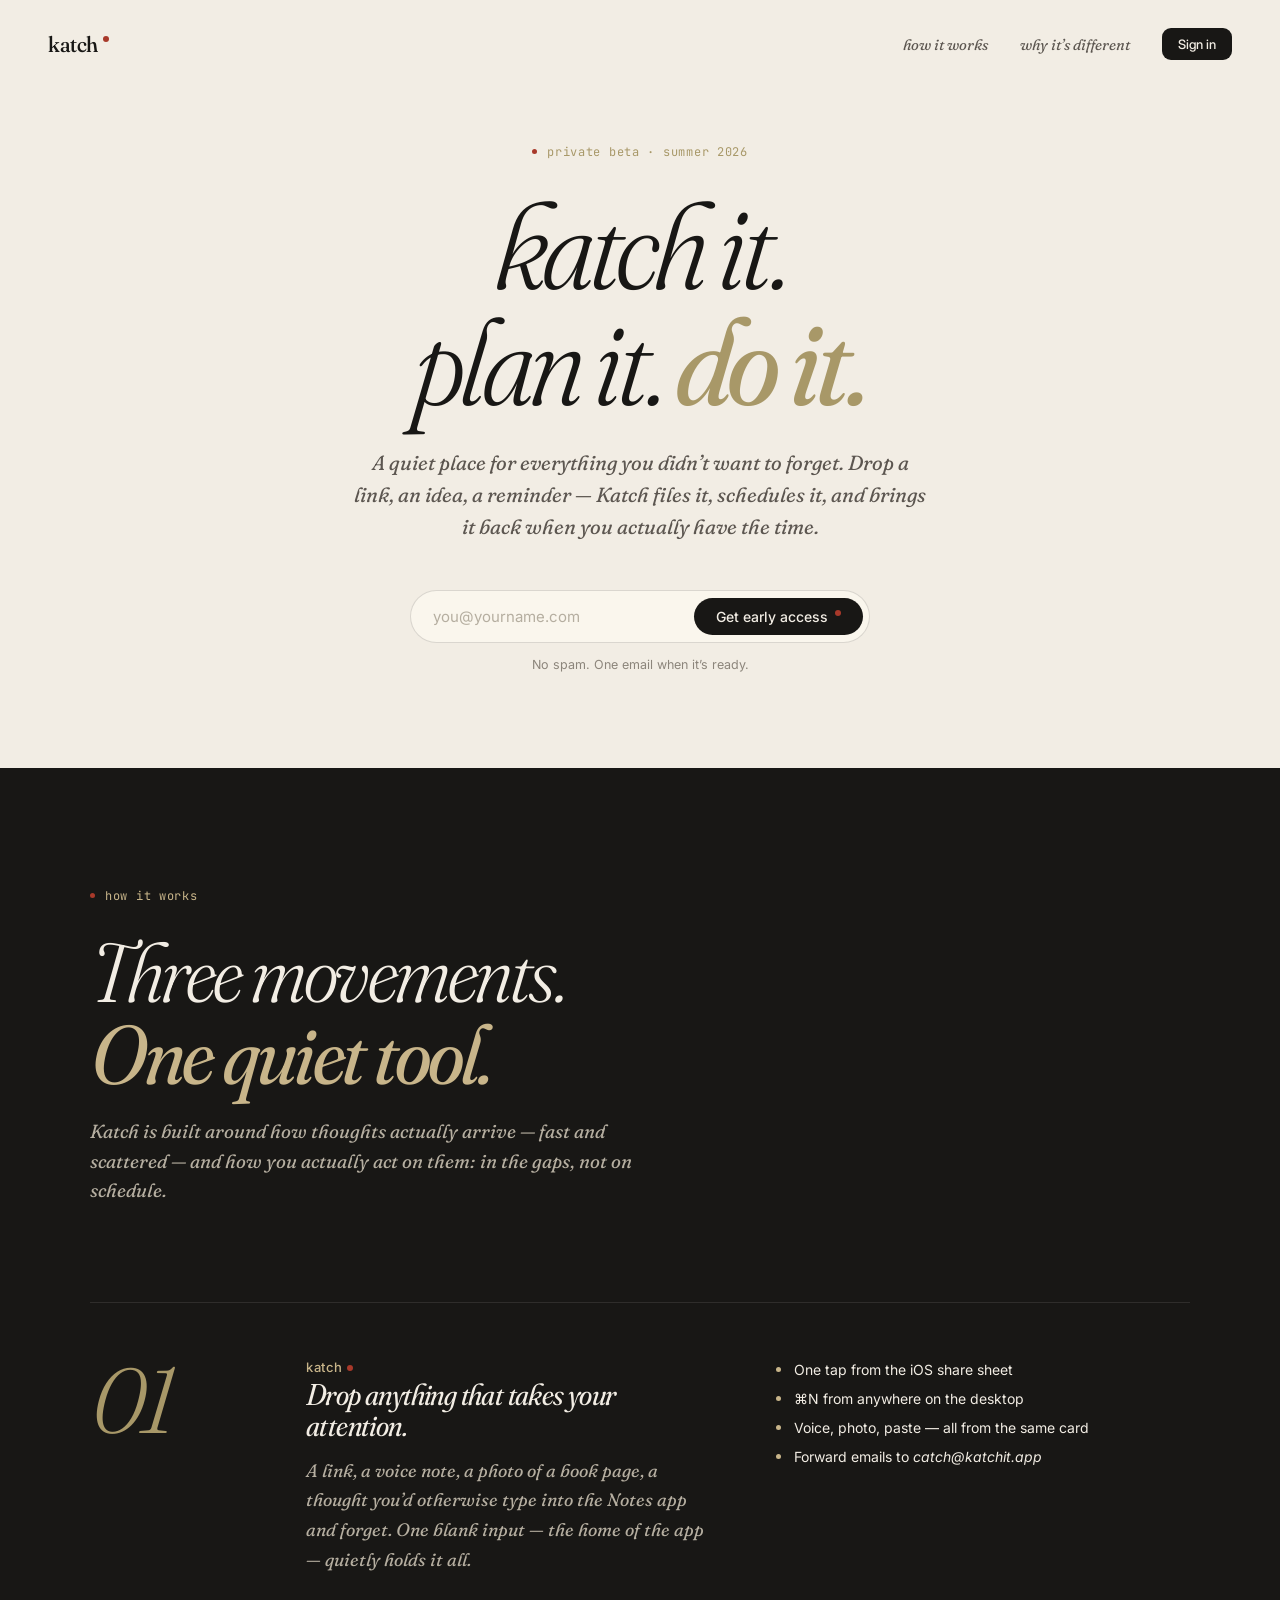
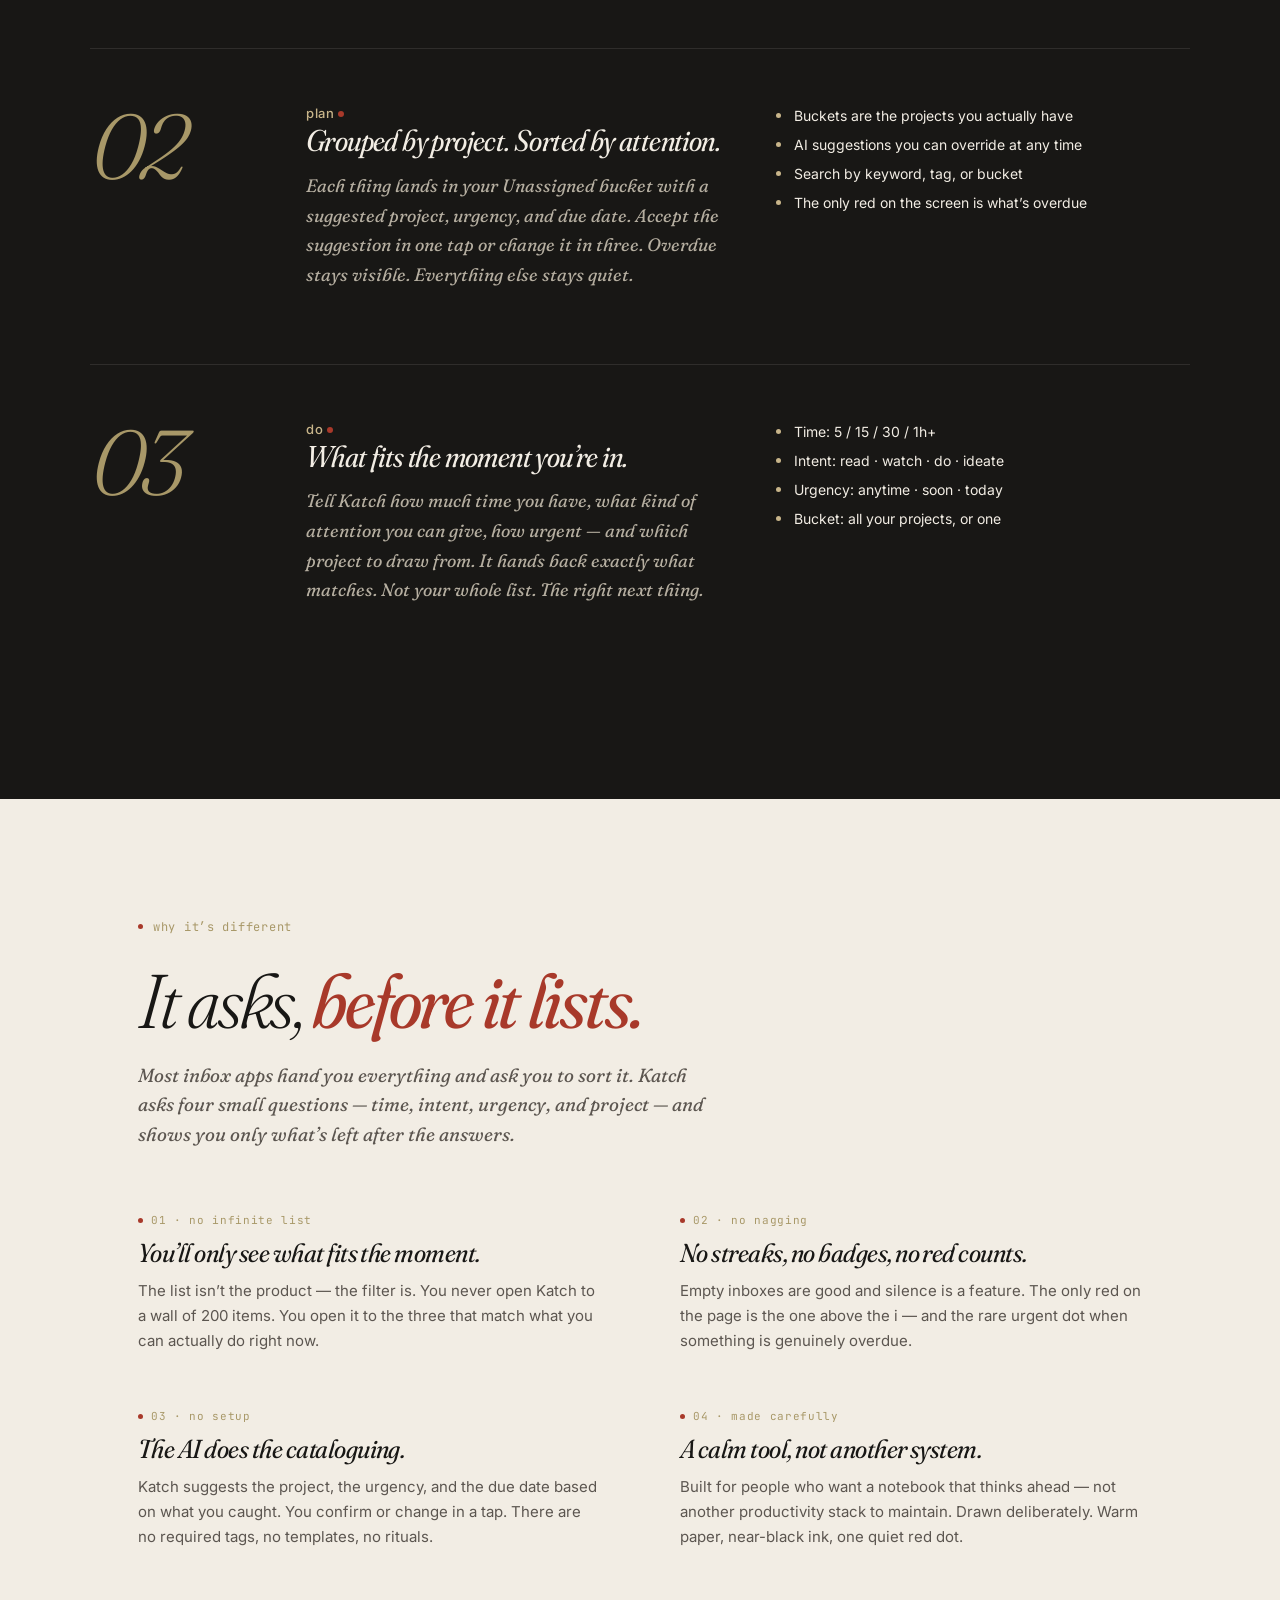
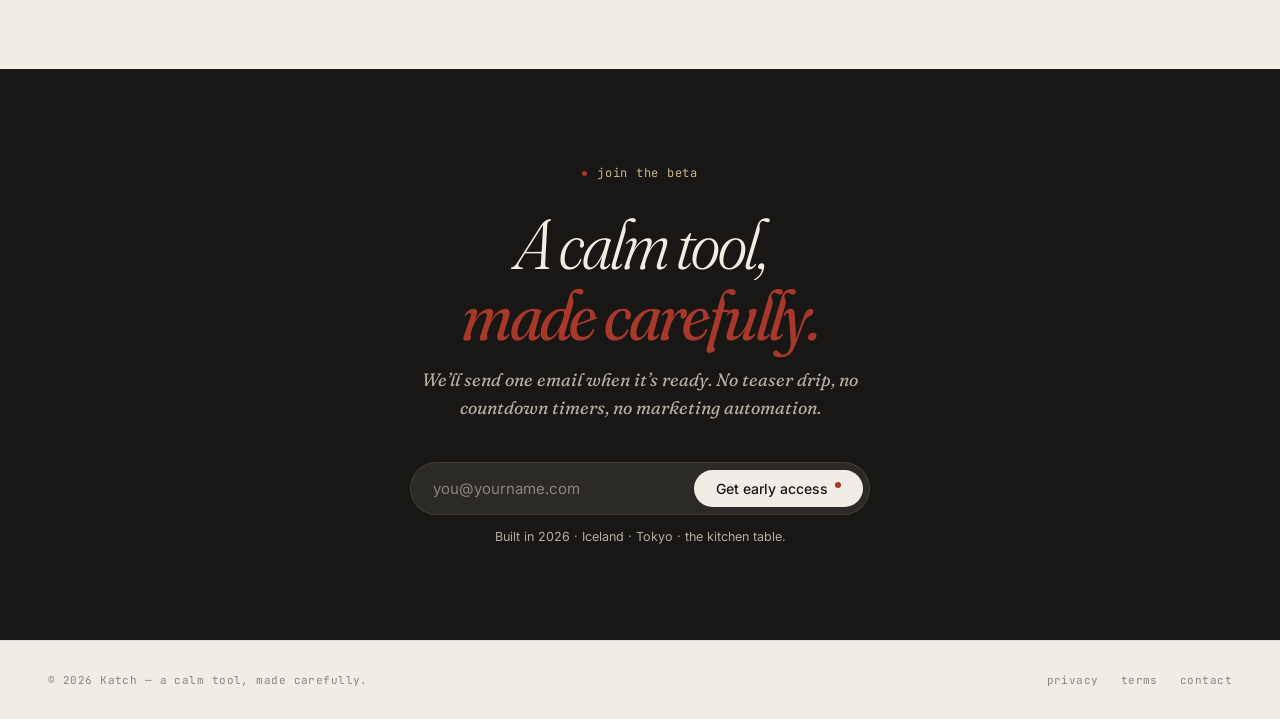
==== index.html @ e1315d8b "Initial landing page Plain static HTML + CSS marketing page for getkatchapp.com. Two early-access fo" ====
<!doctype html>
<html lang="en">
<head>
  <meta charset="utf-8" />
  <meta name="viewport" content="width=device-width,initial-scale=1" />
  <title>Katch — a calm tool, made carefully.</title>
  <meta name="description" content="A quiet place for everything you didn't want to forget. Drop a link, an idea, a reminder — Katch files it, schedules it, and brings it back when you actually have the time." />

  <link rel="icon" type="image/svg+xml" href="/favicon.svg" />
  <link rel="icon" type="image/png" sizes="32x32" href="/favicon.png" />
  <link rel="canonical" href="https://getkatchapp.com/" />

  <meta property="og:type" content="website" />
  <meta property="og:title" content="Katch — a calm tool, made carefully." />
  <meta property="og:description" content="Katch it. Plan it. Do it. A quiet inbox for everything you didn't want to forget." />
  <meta property="og:url" content="https://getkatchapp.com/" />

  <link rel="stylesheet" href="/styles.css" />

  <!-- Form detection: Netlify scrapes a static HTML form at deploy time so
       the runtime form below can POST to it. Hidden from users. -->
  <form name="early-access" netlify hidden>
    <input type="email" name="email" />
  </form>
</head>
<body class="page">

  <nav class="nav">
    <a class="wm" href="#">katch</a>
    <div class="links">
      <a href="#how">how it works</a>
      <a href="#why">why it&rsquo;s different</a>
      <a class="signin" href="https://app.getkatchapp.com/login">Sign in</a>
    </div>
  </nav>

  <section class="hero">
    <div class="eyebrow">private beta &middot; summer 2026</div>
    <h1 class="heroH">katch it.<br />plan it. <span class="em">do it.</span></h1>
    <p class="lead">
      A quiet place for everything you didn&rsquo;t want to forget. Drop a link,
      an idea, a reminder &mdash; Katch files it, schedules it, and brings it
      back when you actually have the time.
    </p>

    <form
      class="signup"
      name="early-access"
      method="POST"
      data-netlify="true"
      netlify-honeypot="bot-field"
      action="/thanks.html"
    >
      <input type="hidden" name="form-name" value="early-access" />
      <p hidden><label>Leave this empty: <input name="bot-field" /></label></p>
      <input type="email" name="email" placeholder="you@yourname.com" required aria-label="Email address" />
      <button type="submit">Get early access</button>
    </form>
    <div class="formNote">No spam. One email when it&rsquo;s ready.</div>
  </section>

  <section class="ink" id="how">
    <div class="inkInner">
      <div class="inkHead">
        <div class="eyebrow onInk">how it works</div>
        <h2 class="inkH2">Three movements. <span class="emHoney">One quiet tool.</span></h2>
        <p class="inkLead">
          Katch is built around how thoughts actually arrive &mdash; fast and
          scattered &mdash; and how you actually act on them: in the gaps, not
          on schedule.
        </p>
      </div>

      <div class="step">
        <div class="stepNum">01</div>
        <div>
          <div class="stepWhat">katch<span class="sealDot"></span></div>
          <h3 class="stepName">Drop anything that takes your attention.</h3>
          <p class="stepBody">A link, a voice note, a photo of a book page, a thought you&rsquo;d otherwise type into the Notes app and forget. One blank input &mdash; the home of the app &mdash; quietly holds it all.</p>
        </div>
        <ul class="stepList">
          <li>One tap from the iOS share sheet</li>
          <li>&#8984;N from anywhere on the desktop</li>
          <li>Voice, photo, paste &mdash; all from the same card</li>
          <li>Forward emails to <em>catch@katchit.app</em></li>
        </ul>
      </div>

      <div class="step">
        <div class="stepNum">02</div>
        <div>
          <div class="stepWhat">plan<span class="sealDot"></span></div>
          <h3 class="stepName">Grouped by project. Sorted by attention.</h3>
          <p class="stepBody">Each thing lands in your <em>Unassigned</em> bucket with a suggested project, urgency, and due date. Accept the suggestion in one tap or change it in three. Overdue stays visible. Everything else stays quiet.</p>
        </div>
        <ul class="stepList">
          <li>Buckets are the projects you actually have</li>
          <li>AI suggestions you can override at any time</li>
          <li>Search by keyword, tag, or bucket</li>
          <li>The only red on the screen is what&rsquo;s overdue</li>
        </ul>
      </div>

      <div class="step">
        <div class="stepNum">03</div>
        <div>
          <div class="stepWhat">do<span class="sealDot"></span></div>
          <h3 class="stepName">What fits the moment you&rsquo;re in.</h3>
          <p class="stepBody">Tell Katch how much time you have, what kind of attention you can give, how urgent &mdash; and which project to draw from. It hands back exactly what matches. Not your whole list. The right next thing.</p>
        </div>
        <ul class="stepList">
          <li>Time: 5 / 15 / 30 / 1h+</li>
          <li>Intent: read &middot; watch &middot; do &middot; ideate</li>
          <li>Urgency: anytime &middot; soon &middot; today</li>
          <li>Bucket: all your projects, or one</li>
        </ul>
      </div>
    </div>
  </section>

  <section class="diff" id="why">
    <div class="diffHead">
      <div class="eyebrow eyebrowHoney">why it&rsquo;s different</div>
      <h2 class="diffH2">It asks, <span class="emSeal">before it lists.</span></h2>
      <p class="diffLead">
        Most inbox apps hand you everything and ask you to sort it. Katch asks
        four small questions &mdash; time, intent, urgency, and project &mdash;
        and shows you only what&rsquo;s left after the answers.
      </p>
    </div>

    <div class="diffGrid">
      <div class="point">
        <div class="pointN">01 &middot; no infinite list</div>
        <h3 class="pointH">You&rsquo;ll only see what fits the moment.</h3>
        <p class="pointP">The list isn&rsquo;t the product &mdash; the filter is. You never open Katch to a wall of 200 items. You open it to the three that match what you can actually do right now.</p>
      </div>
      <div class="point">
        <div class="pointN">02 &middot; no nagging</div>
        <h3 class="pointH">No streaks, no badges, no red counts.</h3>
        <p class="pointP">Empty inboxes are good and silence is a feature. The only red on the page is the one above the i &mdash; and the rare urgent dot when something is genuinely overdue.</p>
      </div>
      <div class="point">
        <div class="pointN">03 &middot; no setup</div>
        <h3 class="pointH">The AI does the cataloguing.</h3>
        <p class="pointP">Katch suggests the project, the urgency, and the due date based on what you caught. You confirm or change in a tap. There are no required tags, no templates, no rituals.</p>
      </div>
      <div class="point">
        <div class="pointN">04 &middot; made carefully</div>
        <h3 class="pointH">A calm tool, not another system.</h3>
        <p class="pointP">Built for people who want a notebook that thinks ahead &mdash; not another productivity stack to maintain. Drawn deliberately. Warm paper, near-black ink, one quiet red dot.</p>
      </div>
    </div>
  </section>

  <section class="cta" id="cta">
    <div class="eyebrow onInk">join the beta</div>
    <h2 class="ctaH2">A calm tool,<br /><span class="emSeal">made carefully.</span></h2>
    <p class="ctaSub">We&rsquo;ll send one email when it&rsquo;s ready. No teaser drip, no countdown timers, no marketing automation.</p>

    <form
      class="signup onInk"
      name="early-access"
      method="POST"
      data-netlify="true"
      netlify-honeypot="bot-field"
      action="/thanks.html"
    >
      <input type="hidden" name="form-name" value="early-access" />
      <p hidden><label>Leave this empty: <input name="bot-field" /></label></p>
      <input type="email" name="email" placeholder="you@yourname.com" required aria-label="Email address" />
      <button type="submit">Get early access</button>
    </form>
    <div class="formNote onInk">Built in 2026 &middot; Iceland &middot; Tokyo &middot; the kitchen table.</div>
  </section>

  <footer class="footer">
    <span>&copy; 2026 Katch &mdash; a calm tool, made carefully.</span>
    <div class="footerRight">
      <a href="#">privacy</a>
      <a href="#">terms</a>
      <a href="#">contact</a>
    </div>
  </footer>

</body>
</html>
---- styles.css ----
@import url('https://fonts.googleapis.com/css2?family=Fraunces:opsz,wght,SOFT@9..144,300..700,0..100&family=Inter:wght@400;500;600&family=JetBrains+Mono:wght@400;500&display=swap');

.page {
  --paper:        #F2EDE4;
  --paper-card:   #FAF6ED;
  --ink:          #181715;
  --ink-2:        #2C2A26;
  --ink-soft:     #5C5650;
  --ink-mute:     #8C857B;
  --ink-faint:    #B5AEA0;
  --honey:        #C8B58A;
  --honey-deep:   #A89868;
  --honey-soft:   #E8DEC5;
  --seal:         #A8392A;
  --line:         rgba(24, 23, 21, 0.08);
  --line-mid:     rgba(24, 23, 21, 0.14);
  --line-on-ink:  rgba(242, 237, 228, 0.10);

  background: var(--paper);
  color: var(--ink);
  font-family: 'Inter', system-ui, sans-serif;
  -webkit-font-smoothing: antialiased;
  margin: 0;
}

.page * { box-sizing: border-box; }

/* NAV */
.nav {
  display: flex; align-items: center; justify-content: space-between;
  padding: 28px 48px;
  max-width: 1320px; margin: 0 auto;
}
.wm {
  font-family: 'Fraunces', Georgia, serif;
  font-size: 22px; font-weight: 500;
  letter-spacing: -0.022em;
  font-variation-settings: "opsz" 80, "SOFT" 40;
  display: inline-flex; align-items: center; gap: 5px;
  line-height: 1; color: var(--ink); text-decoration: none;
}
.wm::after {
  content: ""; display: inline-block;
  width: 6px; height: 6px; border-radius: 50%;
  background: var(--seal);
  margin-bottom: 11px;
}
.links { display: flex; gap: 32px; align-items: center; }
.links a {
  font-family: 'Fraunces', Georgia, serif;
  font-style: italic; font-size: 15px;
  color: var(--ink-soft); text-decoration: none;
  font-variation-settings: "opsz" 36, "SOFT" 60;
}
.links a:hover { color: var(--ink); }
.signin {
  background: var(--ink); color: var(--paper) !important;
  padding: 8px 16px; border-radius: 9px;
  font-family: 'Inter', sans-serif !important;
  font-size: 13px !important; font-weight: 500;
  font-style: normal !important;
}

/* HERO */
.hero {
  padding: 56px 32px 96px;
  text-align: center;
  display: flex; flex-direction: column; align-items: center;
}
.eyebrow {
  font-family: 'JetBrains Mono', monospace;
  font-size: 12px; color: var(--honey-deep);
  letter-spacing: 0.06em;
  margin-bottom: 28px;
}
.eyebrow::before {
  content: ""; display: inline-block;
  width: 5px; height: 5px; border-radius: 50%;
  background: var(--seal);
  margin-right: 10px; margin-bottom: 2px;
  vertical-align: middle;
}
.onInk.eyebrow, .eyebrow.onInk { color: var(--honey); }
.eyebrowHoney { color: var(--honey-deep); }

.heroH {
  font-family: 'Fraunces', Georgia, serif;
  font-style: italic; font-size: clamp(58px, 9.5vw, 130px);
  font-weight: 300;
  font-variation-settings: "opsz" 144, "SOFT" 50;
  letter-spacing: -0.035em;
  line-height: 0.95;
  margin: 0 0 28px;
  max-width: 14ch;
  text-wrap: balance;
}
.em { color: var(--honey-deep); font-weight: 400; }
.emHoney { color: var(--honey); font-weight: 400; }
.emSeal { color: var(--seal); font-weight: 400; }

.lead {
  font-family: 'Fraunces', Georgia, serif;
  font-style: italic;
  font-size: clamp(17px, 1.6vw, 21px);
  line-height: 1.55;
  color: var(--ink-soft);
  max-width: 580px;
  margin: 0 0 48px;
  font-variation-settings: "opsz" 36, "SOFT" 60;
}

/* SIGNUP FORM */
.signup {
  display: flex; gap: 8px;
  background: var(--paper-card);
  border: 1px solid var(--line-mid);
  border-radius: 999px;
  padding: 6px 6px 6px 22px;
  width: 100%; max-width: 460px;
  align-items: center;
  transition: border-color .2s ease, box-shadow .2s ease;
}
.signup:focus-within {
  border-color: var(--ink);
  box-shadow: 0 0 0 4px rgba(24,23,21,0.06);
}
.signup input {
  border: 0; outline: 0; background: transparent;
  flex: 1; min-width: 0;
  font-family: 'Inter', sans-serif;
  font-size: 15px; color: var(--ink);
  padding: 10px 0;
}
.signup input::placeholder { color: var(--ink-faint); }
.signup button {
  background: var(--ink); color: var(--paper);
  border: 0; cursor: pointer;
  padding: 10px 22px;
  border-radius: 999px;
  font-family: 'Inter', sans-serif;
  font-size: 14px; font-weight: 500;
  display: inline-flex; align-items: center; gap: 7px;
  white-space: nowrap;
}
.signup button::after {
  content: ""; display: inline-block;
  width: 6px; height: 6px; border-radius: 50%;
  background: var(--seal);
  margin-bottom: 7px;
}
.signup.onInk {
  background: var(--ink-2);
  border-color: var(--line-on-ink);
}
.signup.onInk input { color: var(--paper); }
.signup.onInk input::placeholder { color: var(--ink-mute); }
.signup.onInk button {
  background: var(--paper); color: var(--ink);
}
.formNote {
  font-family: 'Inter', sans-serif;
  font-size: 12.5px; color: var(--ink-mute);
  margin-top: 14px;
}
.formNote.onInk { color: var(--ink-faint); }

/* INK SECTION */
.ink {
  background: var(--ink); color: var(--paper);
  padding: 120px 48px;
}
.inkInner { max-width: 1100px; margin: 0 auto; }
.inkHead { margin-bottom: 96px; max-width: 720px; }
.inkH2 {
  font-family: 'Fraunces', Georgia, serif;
  font-style: italic; font-weight: 300;
  font-size: clamp(48px, 6.5vw, 84px);
  font-variation-settings: "opsz" 144, "SOFT" 50;
  letter-spacing: -0.03em; line-height: 0.98;
  margin: 0 0 22px; color: var(--paper);
  text-wrap: balance;
}
.inkLead {
  font-family: 'Fraunces', Georgia, serif;
  font-style: italic;
  font-size: 19px; line-height: 1.55;
  color: var(--ink-faint);
  max-width: 560px; margin: 0;
  font-variation-settings: "opsz" 36, "SOFT" 60;
}

.step {
  display: grid;
  grid-template-columns: 160px 1fr 1fr;
  gap: 56px;
  padding: 56px 0;
  border-top: 1px solid var(--line-on-ink);
  align-items: start;
}
.stepNum {
  font-family: 'Fraunces', Georgia, serif;
  font-style: italic; font-weight: 300;
  font-size: 92px; line-height: 0.9;
  color: var(--honey-deep);
  font-variation-settings: "opsz" 144, "SOFT" 50;
  letter-spacing: -0.04em;
}
.stepName {
  font-family: 'Fraunces', Georgia, serif;
  font-style: italic; font-weight: 400;
  font-size: 30px; letter-spacing: -0.02em;
  margin: 0 0 14px; line-height: 1.05;
  font-variation-settings: "opsz" 144, "SOFT" 50;
  color: var(--paper);
}
.stepWhat {
  font-family: 'Inter', sans-serif;
  font-size: 13px; color: var(--honey);
  letter-spacing: 0.04em;
  text-transform: lowercase;
  font-weight: 500;
  margin-bottom: 4px;
}
.sealDot {
  display: inline-block;
  width: 6px; height: 6px; border-radius: 50%;
  background: var(--seal);
  margin-left: 4px; margin-bottom: 1px;
  vertical-align: middle;
}
.stepBody {
  font-family: 'Fraunces', Georgia, serif;
  font-style: italic; font-weight: 400;
  font-size: 18px; line-height: 1.65;
  color: var(--ink-faint);
  margin: 0 0 18px;
  font-variation-settings: "opsz" 36, "SOFT" 60;
}
.stepList {
  list-style: none; padding: 0; margin: 0;
  display: flex; flex-direction: column; gap: 8px;
}
.stepList li {
  font-size: 14px; color: var(--paper);
  padding-left: 18px; position: relative;
  line-height: 1.5;
}
.stepList li::before {
  content: ""; position: absolute;
  left: 0; top: 8px;
  width: 5px; height: 5px; border-radius: 50%;
  background: var(--honey);
}

/* DIFF SECTION */
.diff {
  padding: 120px 48px;
  max-width: 1100px; margin: 0 auto;
}
.diffHead { margin-bottom: 64px; max-width: 720px; }
.diffH2 {
  font-family: 'Fraunces', Georgia, serif;
  font-style: italic; font-weight: 300;
  font-size: clamp(44px, 6vw, 76px);
  font-variation-settings: "opsz" 144, "SOFT" 50;
  letter-spacing: -0.03em; line-height: 1;
  margin: 0 0 22px;
  text-wrap: balance;
}
.diffLead {
  font-family: 'Fraunces', Georgia, serif;
  font-style: italic;
  font-size: 19px; line-height: 1.55;
  color: var(--ink-soft);
  max-width: 580px; margin: 0;
  font-variation-settings: "opsz" 36, "SOFT" 60;
}
.diffGrid {
  display: grid;
  grid-template-columns: 1fr 1fr;
  gap: 56px 80px;
}
.pointN {
  font-family: 'JetBrains Mono', monospace;
  font-size: 11px; color: var(--honey-deep);
  letter-spacing: 0.06em;
  margin-bottom: 12px;
}
.pointN::before {
  content: ""; display: inline-block;
  width: 5px; height: 5px; border-radius: 50%;
  background: var(--seal);
  margin-right: 8px; vertical-align: middle; margin-bottom: 2px;
}
.pointH {
  font-family: 'Fraunces', Georgia, serif;
  font-style: italic; font-weight: 400;
  font-size: 26px; letter-spacing: -0.02em;
  line-height: 1.15;
  margin: 0 0 10px;
  font-variation-settings: "opsz" 80, "SOFT" 40;
}
.pointP {
  font-size: 15px; line-height: 1.65;
  color: var(--ink-soft); margin: 0;
}

/* CTA */
.cta {
  background: var(--ink); color: var(--paper);
  padding: 96px 48px;
  text-align: center;
  display: flex; flex-direction: column; align-items: center;
}
.ctaH2 {
  font-family: 'Fraunces', Georgia, serif;
  font-style: italic; font-weight: 300;
  font-size: clamp(42px, 5.5vw, 72px);
  font-variation-settings: "opsz" 144, "SOFT" 50;
  letter-spacing: -0.03em; line-height: 1;
  margin: 0 0 16px; color: var(--paper);
  text-wrap: balance;
}
.ctaSub {
  font-family: 'Fraunces', Georgia, serif;
  font-style: italic; font-size: 18px;
  color: var(--ink-faint);
  max-width: 480px; margin: 0 0 40px;
  line-height: 1.55;
  font-variation-settings: "opsz" 36, "SOFT" 60;
}

/* FOOTER */
.footer {
  padding: 32px 48px;
  border-top: 1px solid var(--line);
  display: flex; align-items: center; justify-content: space-between;
  font-family: 'JetBrains Mono', monospace;
  font-size: 11px; color: var(--ink-mute);
  letter-spacing: 0.04em;
  max-width: 1320px; margin: 0 auto;
}
.footerRight { display: flex; gap: 22px; }
.footer a { color: var(--ink-mute); text-decoration: none; }
.footer a:hover { color: var(--ink); }

/* THANKS PAGE */
.thanks {
  min-height: 100dvh;
  display: flex; flex-direction: column; align-items: center; justify-content: center;
  padding: 48px 24px; text-align: center;
}
.thanksH {
  font-family: 'Fraunces', Georgia, serif;
  font-style: italic; font-weight: 300;
  font-size: clamp(44px, 7vw, 88px);
  font-variation-settings: "opsz" 144, "SOFT" 50;
  letter-spacing: -0.03em; line-height: 1;
  margin: 0 0 18px; max-width: 16ch;
  text-wrap: balance;
}
.thanksP {
  font-family: 'Fraunces', Georgia, serif;
  font-style: italic; font-size: 19px;
  color: var(--ink-soft); max-width: 480px;
  margin: 0 0 32px; line-height: 1.55;
}
.thanksBack {
  font-family: 'Inter', sans-serif;
  font-size: 13.5px; color: var(--ink);
  text-decoration: none;
  border-bottom: 1px solid var(--line-mid);
  padding-bottom: 2px;
}

/* RESPONSIVE */
@media (max-width: 840px) {
  .nav { padding: 22px 24px; }
  .links a:not(.signin) { display: none; }
  .hero { padding: 32px 24px 64px; }
  .ink, .cta { padding: 72px 24px; }
  .diff { padding: 72px 24px; }
  .inkHead, .diffHead { margin-bottom: 48px; }
  .step {
    grid-template-columns: 1fr;
    gap: 18px;
    padding: 40px 0;
  }
  .stepNum { font-size: 64px; }
  .diffGrid { grid-template-columns: 1fr; gap: 40px; }
  .footer { padding: 22px 24px; flex-direction: column; gap: 12px; align-items: flex-start; }
}
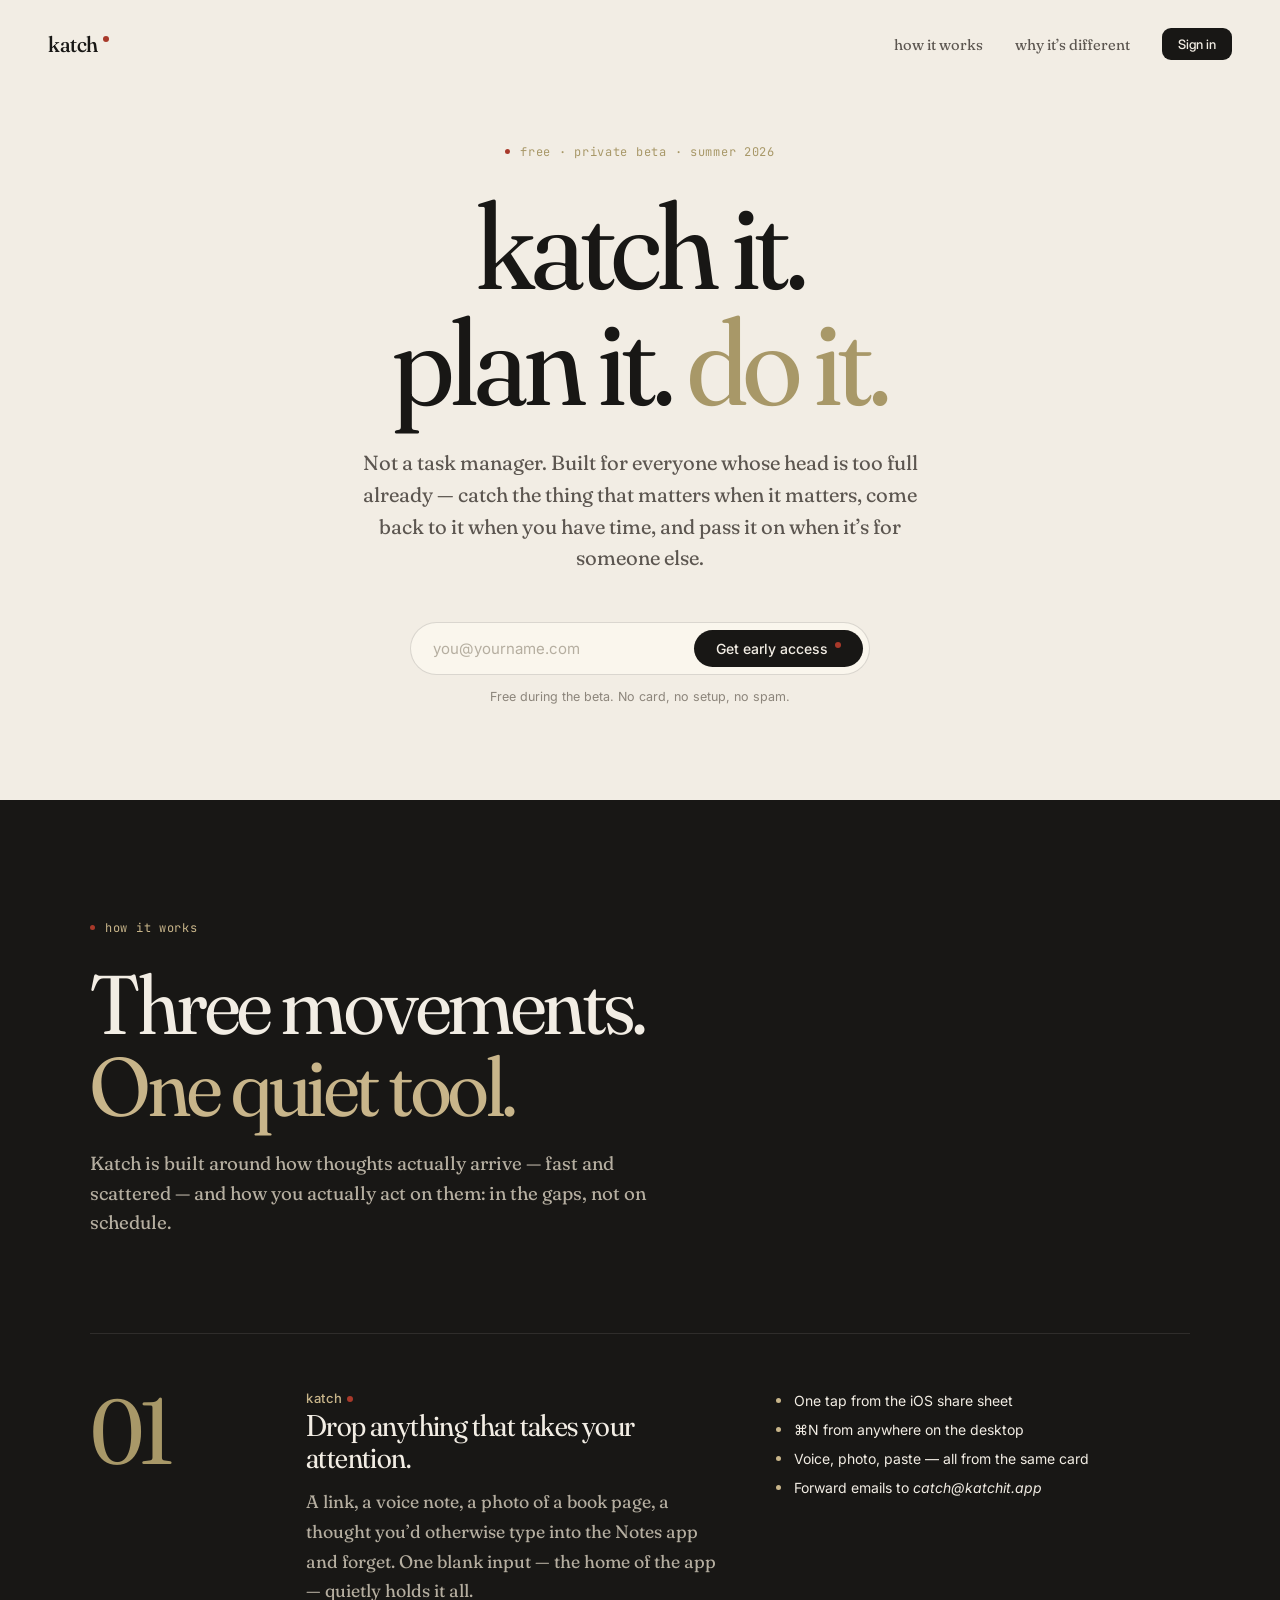
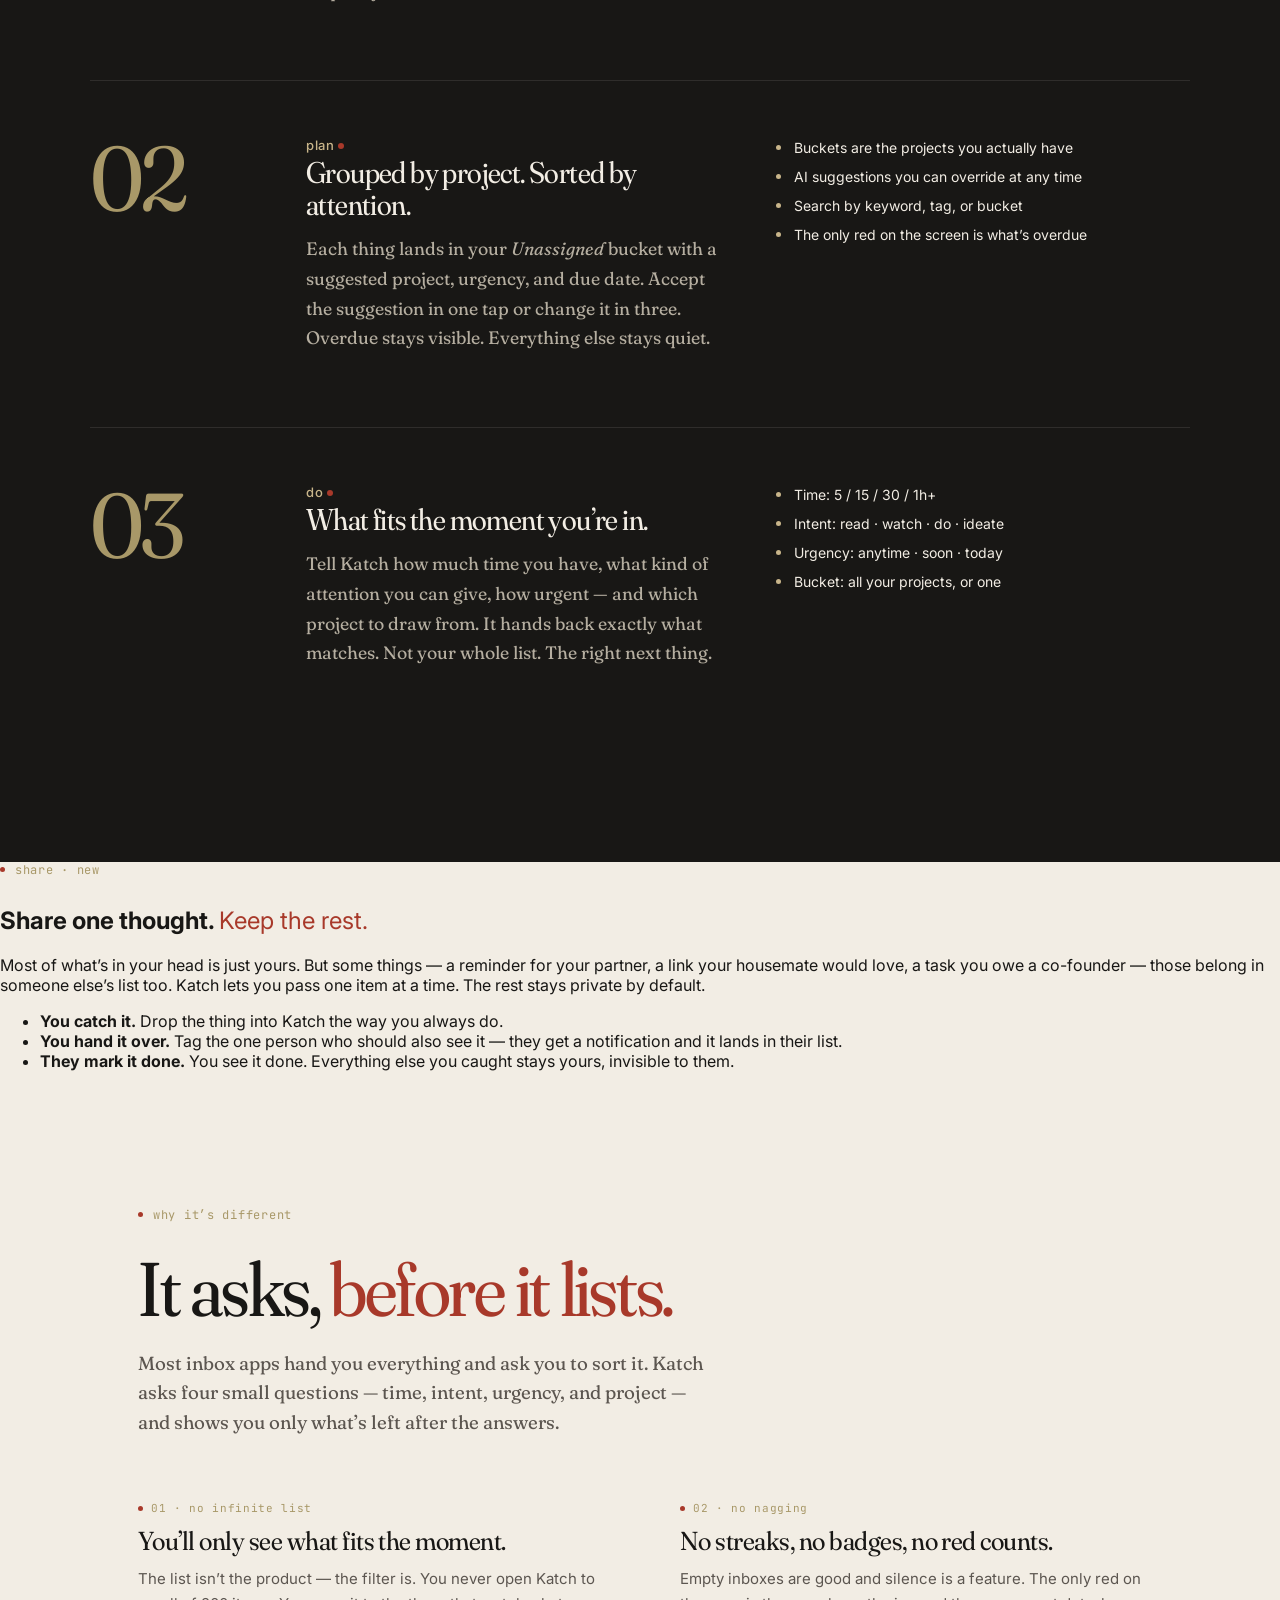
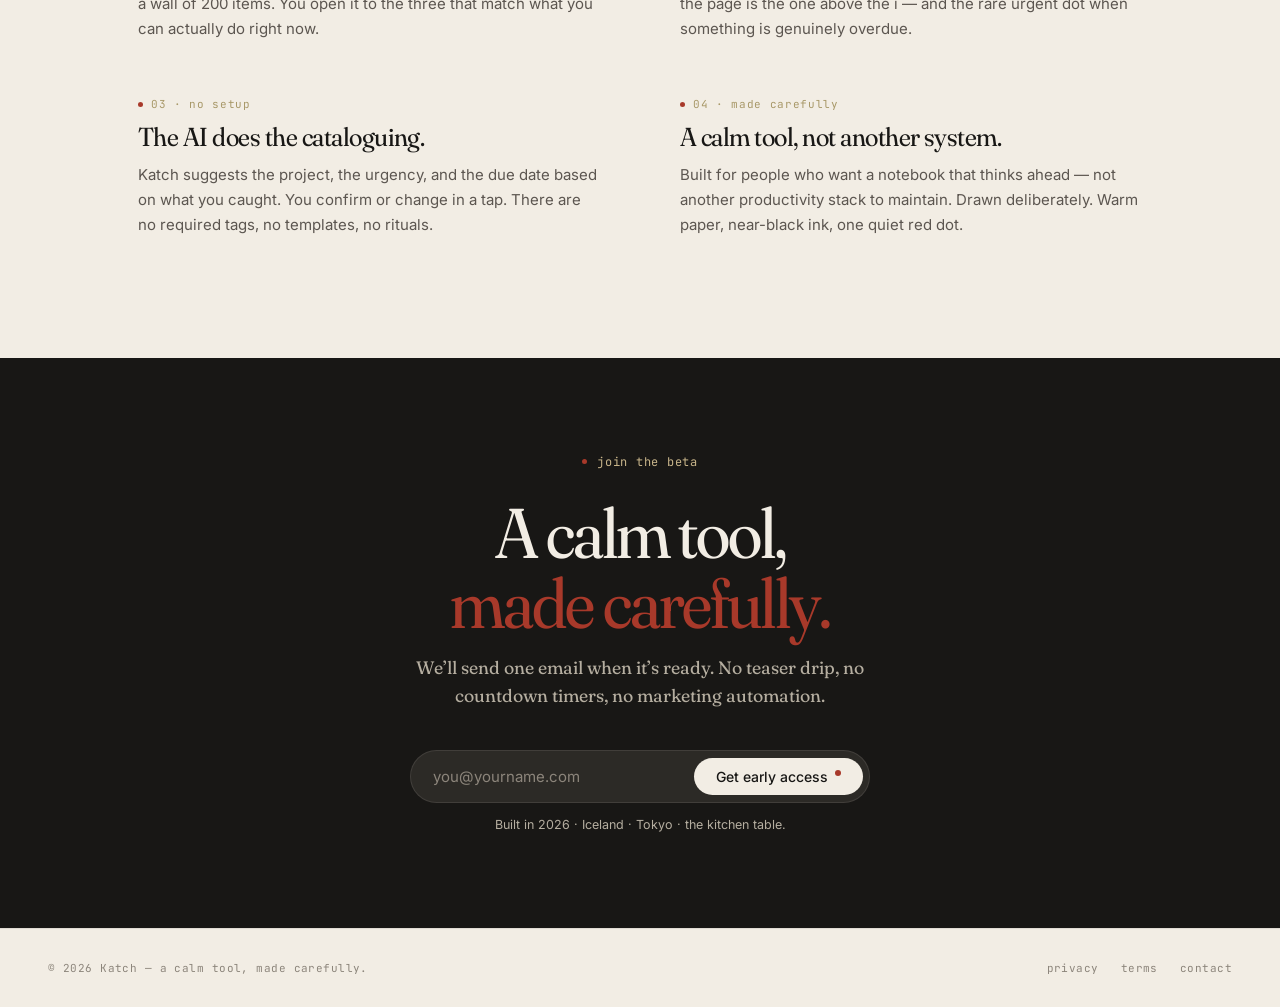
==== commit 6cde936c: "Reposition + share-with-someone section + honest privacy page Hero now opens with "Not a task manage" ====
--- a/index.html
+++ b/index.html
@@ -3,16 +3,16 @@
 <head>
   <meta charset="utf-8" />
   <meta name="viewport" content="width=device-width,initial-scale=1" />
-  <title>Katch — a calm tool, made carefully.</title>
-  <meta name="description" content="A quiet place for everything you didn't want to forget. Drop a link, an idea, a reminder — Katch files it, schedules it, and brings it back when you actually have the time." />
+  <title>Katch — for everyone whose head is too full.</title>
+  <meta name="description" content="Not a task manager. A quieter way to catch what's on your mind, hand it to your partner if it's for them, and come back when you actually have time. Free during the private beta." />
 
   <link rel="icon" type="image/svg+xml" href="/favicon.svg" />
   <link rel="icon" type="image/png" sizes="32x32" href="/favicon.png" />
   <link rel="canonical" href="https://getkatchapp.com/" />
 
   <meta property="og:type" content="website" />
-  <meta property="og:title" content="Katch — a calm tool, made carefully." />
-  <meta property="og:description" content="Katch it. Plan it. Do it. A quiet inbox for everything you didn't want to forget." />
+  <meta property="og:title" content="Katch — for everyone whose head is too full." />
+  <meta property="og:description" content="Not a task manager. A calm place to catch what's on your mind — and share it with the one person who'd care." />
   <meta property="og:url" content="https://getkatchapp.com/" />
 
   <link rel="stylesheet" href="/styles.css" />
@@ -35,12 +35,13 @@
   </nav>
 
   <section class="hero">
-    <div class="eyebrow">private beta &middot; summer 2026</div>
+    <div class="eyebrow">free &middot; private beta &middot; summer 2026</div>
     <h1 class="heroH">katch it.<br />plan it. <span class="em">do it.</span></h1>
     <p class="lead">
-      A quiet place for everything you didn&rsquo;t want to forget. Drop a link,
-      an idea, a reminder &mdash; Katch files it, schedules it, and brings it
-      back when you actually have the time.
+      Not a task manager. Built for everyone whose head is too full
+      already &mdash; catch the thing that matters when it matters,
+      come back to it when you have time, and pass it on when it&rsquo;s
+      for someone else.
     </p>
 
     <form
@@ -56,7 +57,7 @@
       <input type="email" name="email" placeholder="you@yourname.com" required aria-label="Email address" />
       <button type="submit">Get early access</button>
     </form>
-    <div class="formNote">No spam. One email when it&rsquo;s ready.</div>
+    <div class="formNote">Free during the beta. No card, no setup, no spam.</div>
   </section>
 
   <section class="ink" id="how">
@@ -115,6 +116,27 @@
           <li>Bucket: all your projects, or one</li>
         </ul>
       </div>
+    </div>
+  </section>
+
+  <section class="share" id="share">
+    <div class="shareInner">
+      <div class="eyebrow eyebrowHoney">share &middot; new</div>
+      <h2 class="shareH2">
+        Share one thought. <span class="emSeal">Keep the rest.</span>
+      </h2>
+      <p class="shareLead">
+        Most of what&rsquo;s in your head is just yours. But some things
+        &mdash; a reminder for your partner, a link your housemate would love,
+        a task you owe a co-founder &mdash; those belong in someone else&rsquo;s
+        list too. Katch lets you pass one item at a time. The rest stays
+        private by default.
+      </p>
+      <ul class="shareList">
+        <li><strong>You catch it.</strong> Drop the thing into Katch the way you always do.</li>
+        <li><strong>You hand it over.</strong> Tag the one person who should also see it &mdash; they get a notification and it lands in their list.</li>
+        <li><strong>They mark it done.</strong> You see it done. Everything else you caught stays yours, invisible to them.</li>
+      </ul>
     </div>
   </section>
 
@@ -177,9 +199,9 @@
   <footer class="footer">
     <span>&copy; 2026 Katch &mdash; a calm tool, made carefully.</span>
     <div class="footerRight">
-      <a href="#">privacy</a>
+      <a href="/privacy.html">privacy</a>
       <a href="#">terms</a>
-      <a href="#">contact</a>
+      <a href="mailto:hello@getkatchapp.com">contact</a>
     </div>
   </footer>
 
--- a/styles.css
+++ b/styles.css
@@ -48,7 +48,7 @@
 .links { display: flex; gap: 32px; align-items: center; }
 .links a {
   font-family: 'Fraunces', Georgia, serif;
-  font-style: italic; font-size: 15px;
+  font-size: 15px;
   color: var(--ink-soft); text-decoration: none;
   font-variation-settings: "opsz" 36, "SOFT" 60;
 }
@@ -85,8 +85,8 @@
 
 .heroH {
   font-family: 'Fraunces', Georgia, serif;
-  font-style: italic; font-size: clamp(58px, 9.5vw, 130px);
-  font-weight: 300;
+  font-size: clamp(58px, 9.5vw, 130px);
+  font-weight: 400;
   font-variation-settings: "opsz" 144, "SOFT" 50;
   letter-spacing: -0.035em;
   line-height: 0.95;
@@ -100,7 +100,6 @@
 
 .lead {
   font-family: 'Fraunces', Georgia, serif;
-  font-style: italic;
   font-size: clamp(17px, 1.6vw, 21px);
   line-height: 1.55;
   color: var(--ink-soft);
@@ -173,7 +172,7 @@
 .inkHead { margin-bottom: 96px; max-width: 720px; }
 .inkH2 {
   font-family: 'Fraunces', Georgia, serif;
-  font-style: italic; font-weight: 300;
+  font-weight: 400;
   font-size: clamp(48px, 6.5vw, 84px);
   font-variation-settings: "opsz" 144, "SOFT" 50;
   letter-spacing: -0.03em; line-height: 0.98;
@@ -182,7 +181,6 @@
 }
 .inkLead {
   font-family: 'Fraunces', Georgia, serif;
-  font-style: italic;
   font-size: 19px; line-height: 1.55;
   color: var(--ink-faint);
   max-width: 560px; margin: 0;
@@ -199,7 +197,7 @@
 }
 .stepNum {
   font-family: 'Fraunces', Georgia, serif;
-  font-style: italic; font-weight: 300;
+  font-weight: 400;
   font-size: 92px; line-height: 0.9;
   color: var(--honey-deep);
   font-variation-settings: "opsz" 144, "SOFT" 50;
@@ -207,7 +205,7 @@
 }
 .stepName {
   font-family: 'Fraunces', Georgia, serif;
-  font-style: italic; font-weight: 400;
+  font-weight: 400;
   font-size: 30px; letter-spacing: -0.02em;
   margin: 0 0 14px; line-height: 1.05;
   font-variation-settings: "opsz" 144, "SOFT" 50;
@@ -230,7 +228,7 @@
 }
 .stepBody {
   font-family: 'Fraunces', Georgia, serif;
-  font-style: italic; font-weight: 400;
+  font-weight: 400;
   font-size: 18px; line-height: 1.65;
   color: var(--ink-faint);
   margin: 0 0 18px;
@@ -260,7 +258,7 @@
 .diffHead { margin-bottom: 64px; max-width: 720px; }
 .diffH2 {
   font-family: 'Fraunces', Georgia, serif;
-  font-style: italic; font-weight: 300;
+  font-weight: 400;
   font-size: clamp(44px, 6vw, 76px);
   font-variation-settings: "opsz" 144, "SOFT" 50;
   letter-spacing: -0.03em; line-height: 1;
@@ -269,7 +267,6 @@
 }
 .diffLead {
   font-family: 'Fraunces', Georgia, serif;
-  font-style: italic;
   font-size: 19px; line-height: 1.55;
   color: var(--ink-soft);
   max-width: 580px; margin: 0;
@@ -294,7 +291,7 @@
 }
 .pointH {
   font-family: 'Fraunces', Georgia, serif;
-  font-style: italic; font-weight: 400;
+  font-weight: 400;
   font-size: 26px; letter-spacing: -0.02em;
   line-height: 1.15;
   margin: 0 0 10px;
@@ -314,7 +311,7 @@
 }
 .ctaH2 {
   font-family: 'Fraunces', Georgia, serif;
-  font-style: italic; font-weight: 300;
+  font-weight: 400;
   font-size: clamp(42px, 5.5vw, 72px);
   font-variation-settings: "opsz" 144, "SOFT" 50;
   letter-spacing: -0.03em; line-height: 1;
@@ -323,7 +320,7 @@
 }
 .ctaSub {
   font-family: 'Fraunces', Georgia, serif;
-  font-style: italic; font-size: 18px;
+  font-size: 18px;
   color: var(--ink-faint);
   max-width: 480px; margin: 0 0 40px;
   line-height: 1.55;
@@ -352,7 +349,7 @@
 }
 .thanksH {
   font-family: 'Fraunces', Georgia, serif;
-  font-style: italic; font-weight: 300;
+  font-weight: 400;
   font-size: clamp(44px, 7vw, 88px);
   font-variation-settings: "opsz" 144, "SOFT" 50;
   letter-spacing: -0.03em; line-height: 1;
@@ -361,7 +358,7 @@
 }
 .thanksP {
   font-family: 'Fraunces', Georgia, serif;
-  font-style: italic; font-size: 19px;
+  font-size: 19px;
   color: var(--ink-soft); max-width: 480px;
   margin: 0 0 32px; line-height: 1.55;
 }
@@ -372,6 +369,73 @@
   border-bottom: 1px solid var(--line-mid);
   padding-bottom: 2px;
 }
+
+/* LEGAL PAGE (/privacy.html, /terms.html etc.) */
+.legal {
+  padding: 56px 32px 96px;
+  max-width: 720px;
+  margin: 0 auto;
+}
+.legalInner { }
+.legalH {
+  font-family: 'Fraunces', Georgia, serif;
+  font-weight: 400;
+  font-size: clamp(40px, 6vw, 64px);
+  font-variation-settings: "opsz" 144, "SOFT" 50;
+  letter-spacing: -0.028em;
+  line-height: 1.02;
+  margin: 14px 0 22px;
+  text-wrap: balance;
+}
+.legalLead {
+  font-family: 'Fraunces', Georgia, serif;
+  font-size: 18px;
+  line-height: 1.6;
+  color: var(--ink-soft);
+  margin: 0 0 40px;
+  max-width: 580px;
+  font-variation-settings: "opsz" 36, "SOFT" 60;
+}
+.legalH2 {
+  font-family: 'Fraunces', Georgia, serif;
+  font-weight: 500;
+  font-size: 22px;
+  font-variation-settings: "opsz" 80, "SOFT" 40;
+  letter-spacing: -0.018em;
+  margin: 36px 0 12px;
+  color: var(--ink);
+}
+.legalP, .legalList {
+  font-family: 'Inter', sans-serif;
+  font-size: 15px;
+  line-height: 1.65;
+  color: var(--ink-soft);
+  margin: 0 0 16px;
+}
+.legalList {
+  padding-left: 22px;
+}
+.legalList li { margin-bottom: 8px; }
+.legalList strong, .legalP strong {
+  color: var(--ink);
+  font-weight: 600;
+}
+.legalP em { font-style: italic; color: var(--ink); }
+.legalFoot {
+  margin-top: 48px;
+  padding-top: 22px;
+  border-top: 1px solid var(--line);
+  font-family: 'JetBrains Mono', monospace;
+  font-size: 11.5px;
+  color: var(--ink-mute);
+}
+.legal a {
+  color: var(--ink);
+  text-decoration: underline;
+  text-decoration-color: var(--honey-deep);
+  text-underline-offset: 3px;
+}
+.legal a:hover { color: var(--seal); }
 
 /* RESPONSIVE */
 @media (max-width: 840px) {
@@ -379,7 +443,7 @@
   .links a:not(.signin) { display: none; }
   .hero { padding: 32px 24px 64px; }
   .ink, .cta { padding: 72px 24px; }
-  .diff { padding: 72px 24px; }
+  .diff, .share { padding: 72px 24px; }
   .inkHead, .diffHead { margin-bottom: 48px; }
   .step {
     grid-template-columns: 1fr;
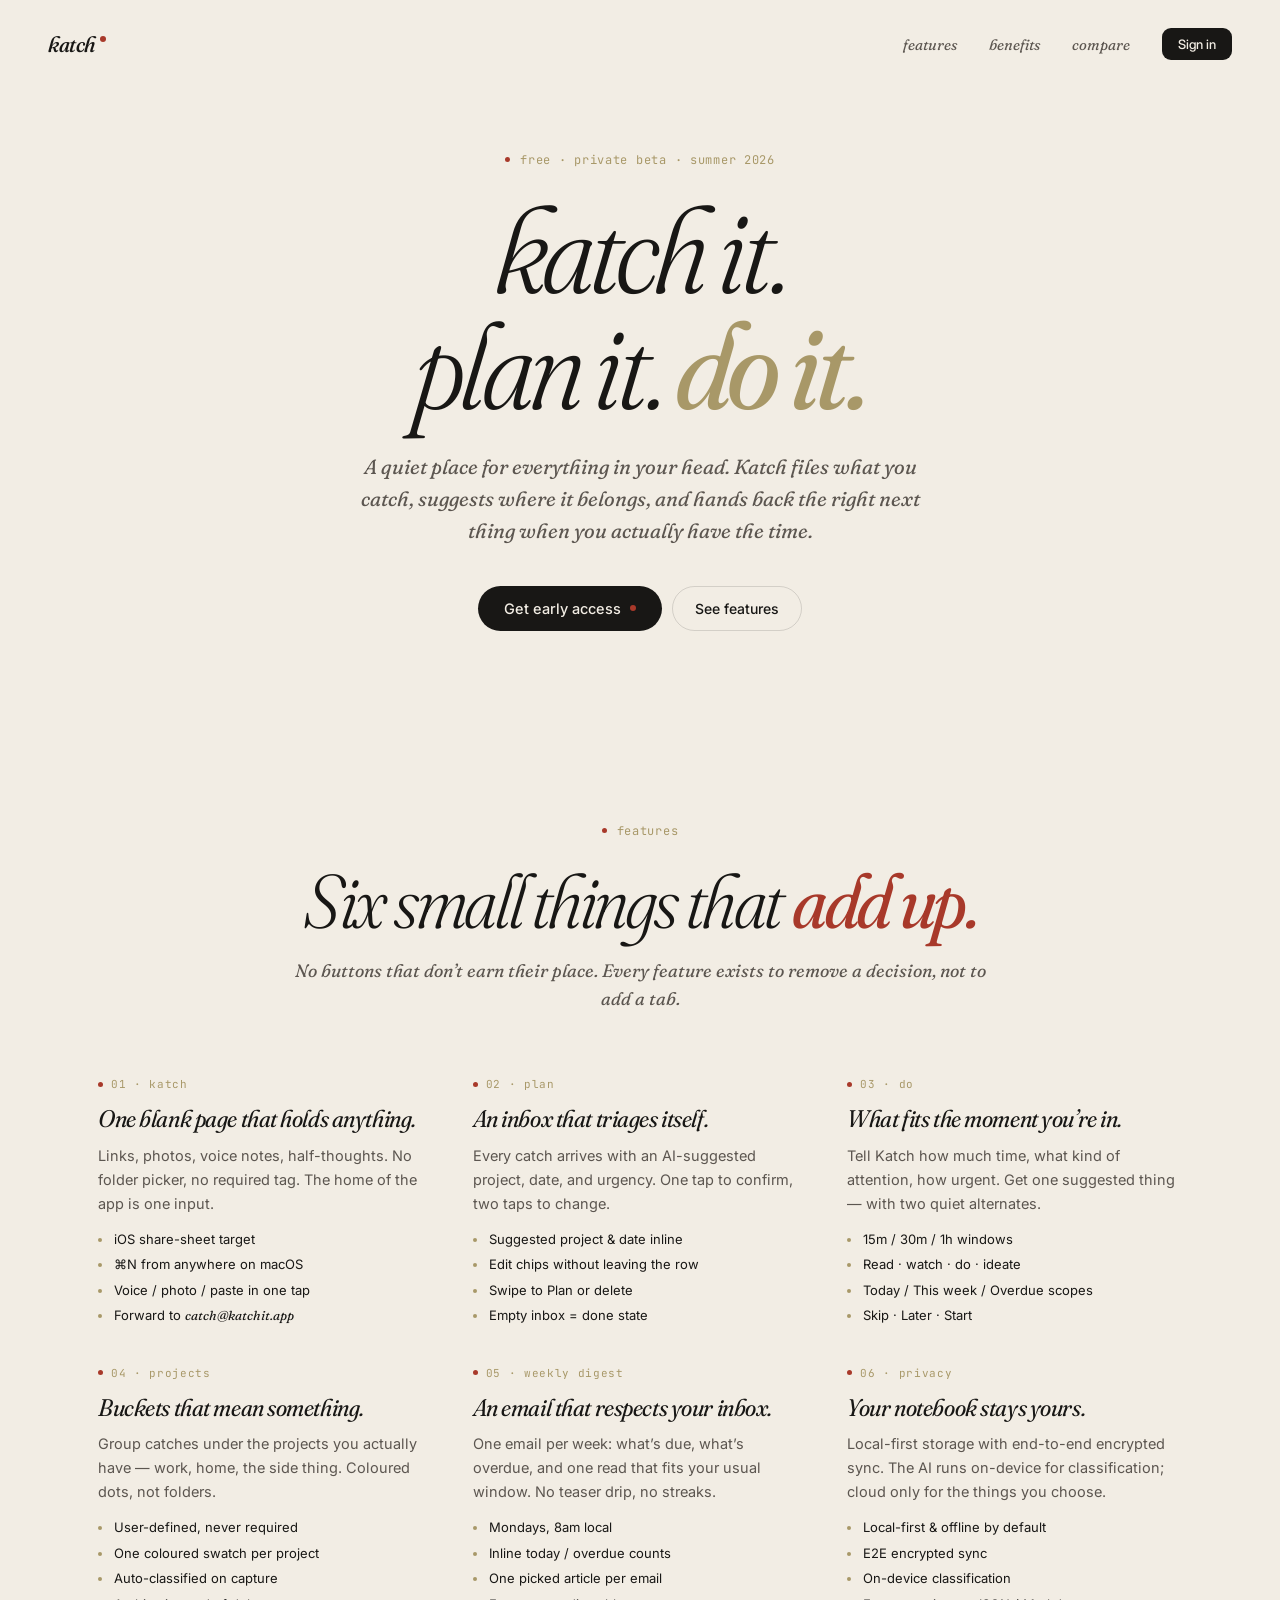
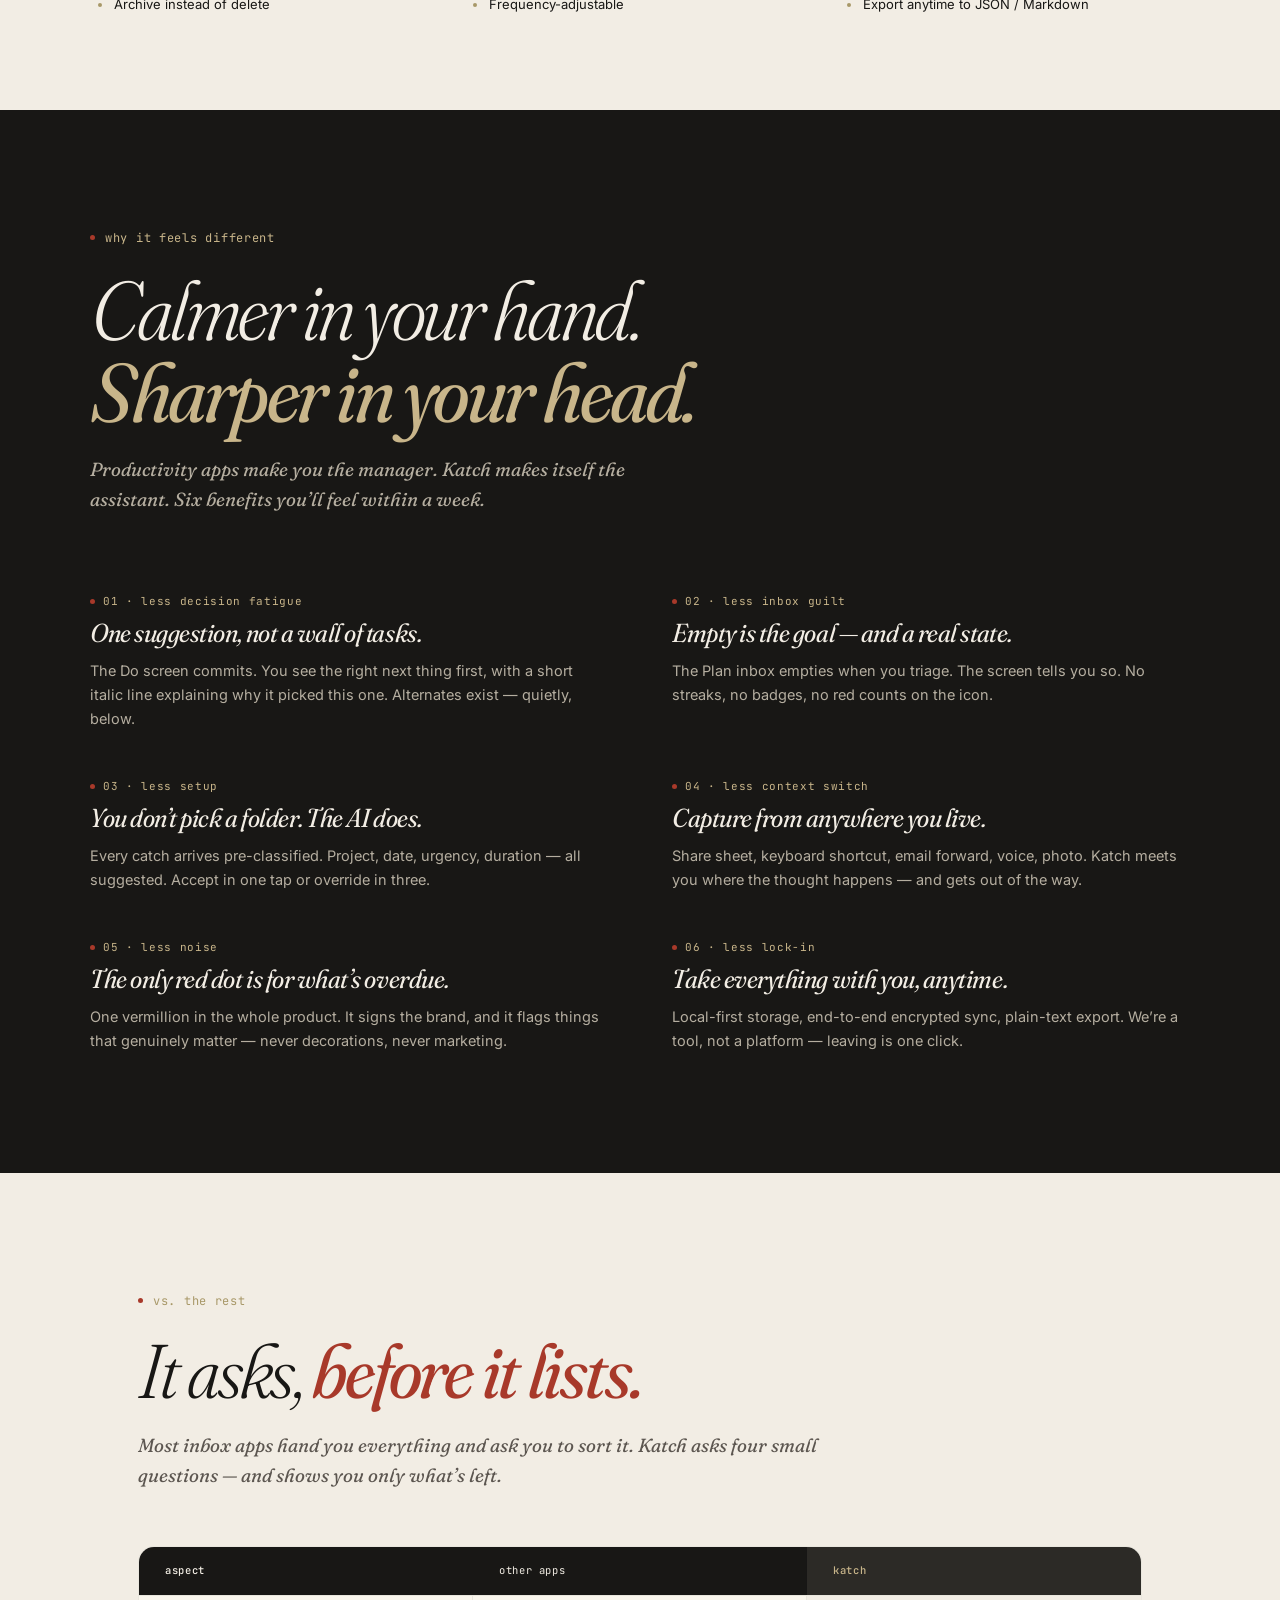
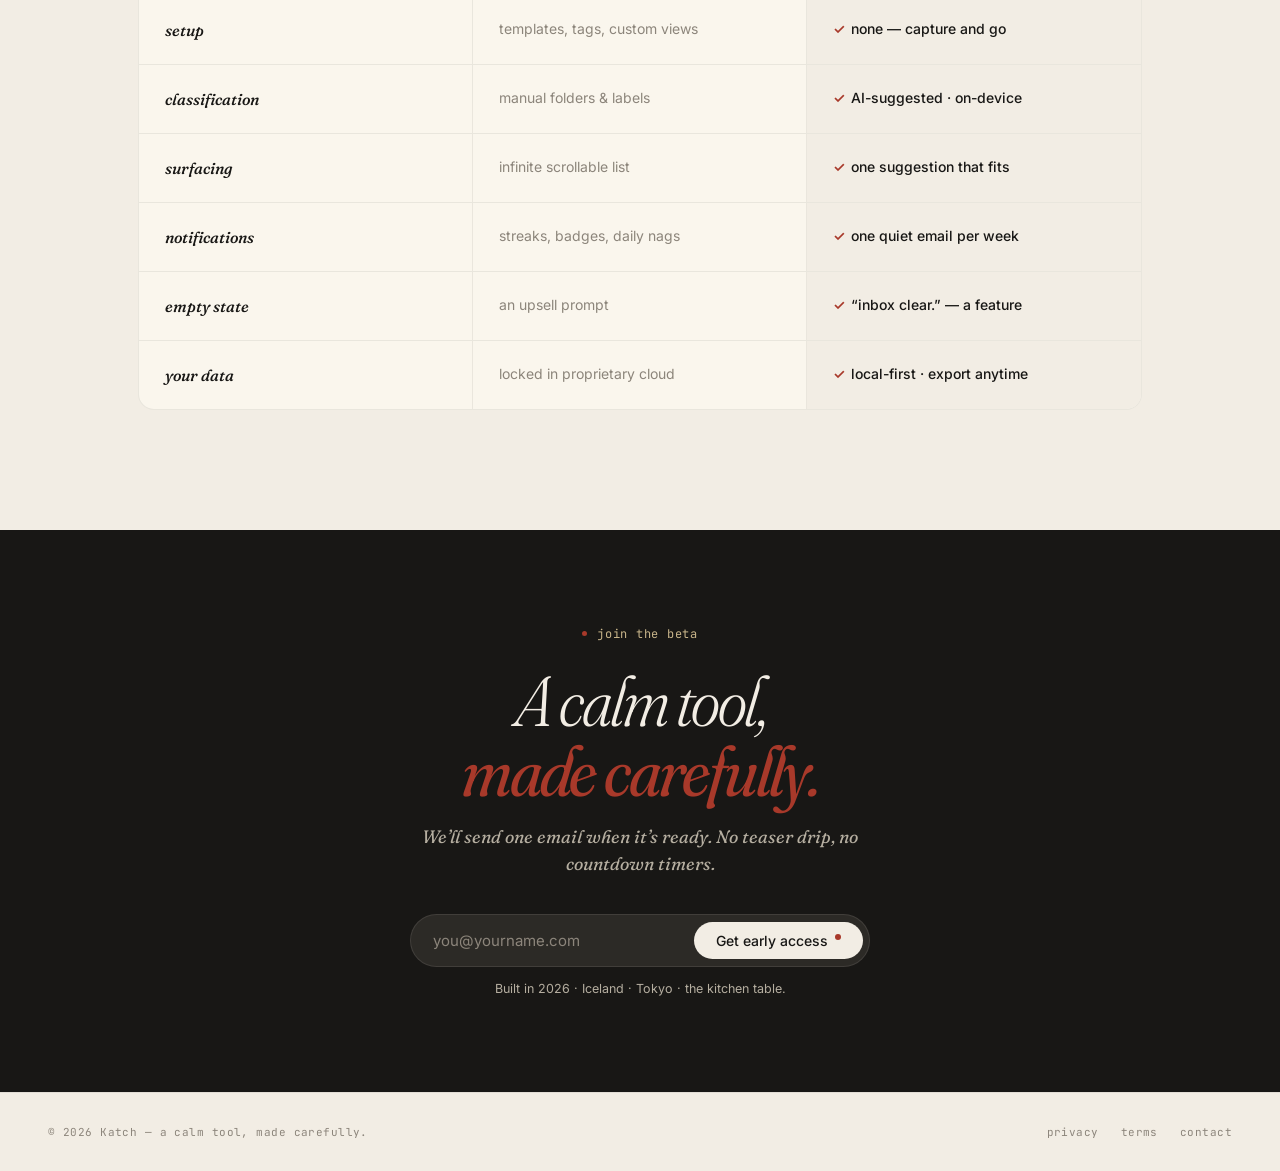
==== commit e2474993: "Rebuild landing to match katchit-features design Hero swaps inline form for CTA pair; adds 6-card fe" ====
--- a/index.html
+++ b/index.html
@@ -3,16 +3,16 @@
 <head>
   <meta charset="utf-8" />
   <meta name="viewport" content="width=device-width,initial-scale=1" />
-  <title>Katch — for everyone whose head is too full.</title>
-  <meta name="description" content="Not a task manager. A quieter way to catch what's on your mind, hand it to your partner if it's for them, and come back when you actually have time. Free during the private beta." />
+  <title>Katch — a calm tool, made carefully.</title>
+  <meta name="description" content="A quiet place for everything in your head. Katch files what you catch, suggests where it belongs, and hands back the right next thing when you actually have the time." />
 
   <link rel="icon" type="image/svg+xml" href="/favicon.svg" />
   <link rel="icon" type="image/png" sizes="32x32" href="/favicon.png" />
   <link rel="canonical" href="https://getkatchapp.com/" />
 
   <meta property="og:type" content="website" />
-  <meta property="og:title" content="Katch — for everyone whose head is too full." />
-  <meta property="og:description" content="Not a task manager. A calm place to catch what's on your mind — and share it with the one person who'd care." />
+  <meta property="og:title" content="Katch — a calm tool, made carefully." />
+  <meta property="og:description" content="Not a task manager. A calm place to catch what's on your mind — and let the app hand back the right next thing." />
   <meta property="og:url" content="https://getkatchapp.com/" />
 
   <link rel="stylesheet" href="/styles.css" />
@@ -28,157 +28,202 @@
   <nav class="nav">
     <a class="wm" href="#">katch</a>
     <div class="links">
-      <a href="#how">how it works</a>
-      <a href="#why">why it&rsquo;s different</a>
+      <a href="#features">features</a>
+      <a href="#benefits">benefits</a>
+      <a href="#compare">compare</a>
       <a class="signin" href="https://app.getkatchapp.com/login">Sign in</a>
     </div>
   </nav>
 
+  <!-- HERO -->
   <section class="hero">
     <div class="eyebrow">free &middot; private beta &middot; summer 2026</div>
     <h1 class="heroH">katch it.<br />plan it. <span class="em">do it.</span></h1>
     <p class="lead">
-      Not a task manager. Built for everyone whose head is too full
-      already &mdash; catch the thing that matters when it matters,
-      come back to it when you have time, and pass it on when it&rsquo;s
-      for someone else.
+      A quiet place for everything in your head. Katch files what you catch,
+      suggests where it belongs, and hands back the right next thing when
+      you actually have the time.
     </p>
-
-    <form
-      class="signup"
-      name="early-access"
-      method="POST"
-      data-netlify="true"
-      netlify-honeypot="bot-field"
-      action="/thanks.html"
-    >
-      <input type="hidden" name="form-name" value="early-access" />
-      <p hidden><label>Leave this empty: <input name="bot-field" /></label></p>
-      <input type="email" name="email" placeholder="you@yourname.com" required aria-label="Email address" />
-      <button type="submit">Get early access</button>
-    </form>
-    <div class="formNote">Free during the beta. No card, no setup, no spam.</div>
-  </section>
-
-  <section class="ink" id="how">
+    <div class="ctaPair">
+      <a class="btnPrimary" href="#cta">Get early access</a>
+      <a class="btnSecondary" href="#features">See features</a>
+    </div>
+  </section>
+
+  <!-- FEATURES -->
+  <section class="features" id="features">
+    <div class="featuresHead">
+      <div class="eyebrow">features</div>
+      <h2 class="featuresH2">Six small things that <span class="emSeal">add up.</span></h2>
+      <p class="featuresLead">No buttons that don&rsquo;t earn their place. Every feature exists to remove a decision, not to add a tab.</p>
+    </div>
+
+    <div class="featureGrid">
+      <div class="feature">
+        <div class="featN">01 &middot; katch</div>
+        <h3 class="featH">One blank page that holds anything.</h3>
+        <p class="featP">Links, photos, voice notes, half-thoughts. No folder picker, no required tag. The home of the app is one input.</p>
+        <ul class="featList">
+          <li>iOS share-sheet target</li>
+          <li>&#8984;N from anywhere on macOS</li>
+          <li>Voice / photo / paste in one tap</li>
+          <li>Forward to <em>catch@katchit.app</em></li>
+        </ul>
+      </div>
+      <div class="feature">
+        <div class="featN">02 &middot; plan</div>
+        <h3 class="featH">An inbox that triages itself.</h3>
+        <p class="featP">Every catch arrives with an AI-suggested project, date, and urgency. One tap to confirm, two taps to change.</p>
+        <ul class="featList">
+          <li>Suggested project &amp; date inline</li>
+          <li>Edit chips without leaving the row</li>
+          <li>Swipe to Plan or delete</li>
+          <li>Empty inbox = done state</li>
+        </ul>
+      </div>
+      <div class="feature">
+        <div class="featN">03 &middot; do</div>
+        <h3 class="featH">What fits the moment you&rsquo;re in.</h3>
+        <p class="featP">Tell Katch how much time, what kind of attention, how urgent. Get one suggested thing &mdash; with two quiet alternates.</p>
+        <ul class="featList">
+          <li>15m / 30m / 1h windows</li>
+          <li>Read &middot; watch &middot; do &middot; ideate</li>
+          <li>Today / This week / Overdue scopes</li>
+          <li>Skip &middot; Later &middot; Start</li>
+        </ul>
+      </div>
+      <div class="feature">
+        <div class="featN">04 &middot; projects</div>
+        <h3 class="featH">Buckets that mean something.</h3>
+        <p class="featP">Group catches under the projects you actually have &mdash; work, home, the side thing. Coloured dots, not folders.</p>
+        <ul class="featList">
+          <li>User-defined, never required</li>
+          <li>One coloured swatch per project</li>
+          <li>Auto-classified on capture</li>
+          <li>Archive instead of delete</li>
+        </ul>
+      </div>
+      <div class="feature">
+        <div class="featN">05 &middot; weekly digest</div>
+        <h3 class="featH">An email that respects your inbox.</h3>
+        <p class="featP">One email per week: what&rsquo;s due, what&rsquo;s overdue, and one read that fits your usual window. No teaser drip, no streaks.</p>
+        <ul class="featList">
+          <li>Mondays, 8am local</li>
+          <li>Inline today / overdue counts</li>
+          <li>One picked article per email</li>
+          <li>Frequency-adjustable</li>
+        </ul>
+      </div>
+      <div class="feature">
+        <div class="featN">06 &middot; privacy</div>
+        <h3 class="featH">Your notebook stays yours.</h3>
+        <p class="featP">Local-first storage with end-to-end encrypted sync. The AI runs on-device for classification; cloud only for the things you choose.</p>
+        <ul class="featList">
+          <li>Local-first &amp; offline by default</li>
+          <li>E2E encrypted sync</li>
+          <li>On-device classification</li>
+          <li>Export anytime to JSON / Markdown</li>
+        </ul>
+      </div>
+    </div>
+  </section>
+
+  <!-- INK BENEFITS -->
+  <section class="ink" id="benefits">
     <div class="inkInner">
       <div class="inkHead">
-        <div class="eyebrow onInk">how it works</div>
-        <h2 class="inkH2">Three movements. <span class="emHoney">One quiet tool.</span></h2>
-        <p class="inkLead">
-          Katch is built around how thoughts actually arrive &mdash; fast and
-          scattered &mdash; and how you actually act on them: in the gaps, not
-          on schedule.
-        </p>
-      </div>
-
-      <div class="step">
-        <div class="stepNum">01</div>
-        <div>
-          <div class="stepWhat">katch<span class="sealDot"></span></div>
-          <h3 class="stepName">Drop anything that takes your attention.</h3>
-          <p class="stepBody">A link, a voice note, a photo of a book page, a thought you&rsquo;d otherwise type into the Notes app and forget. One blank input &mdash; the home of the app &mdash; quietly holds it all.</p>
-        </div>
-        <ul class="stepList">
-          <li>One tap from the iOS share sheet</li>
-          <li>&#8984;N from anywhere on the desktop</li>
-          <li>Voice, photo, paste &mdash; all from the same card</li>
-          <li>Forward emails to <em>catch@katchit.app</em></li>
-        </ul>
-      </div>
-
-      <div class="step">
-        <div class="stepNum">02</div>
-        <div>
-          <div class="stepWhat">plan<span class="sealDot"></span></div>
-          <h3 class="stepName">Grouped by project. Sorted by attention.</h3>
-          <p class="stepBody">Each thing lands in your <em>Unassigned</em> bucket with a suggested project, urgency, and due date. Accept the suggestion in one tap or change it in three. Overdue stays visible. Everything else stays quiet.</p>
-        </div>
-        <ul class="stepList">
-          <li>Buckets are the projects you actually have</li>
-          <li>AI suggestions you can override at any time</li>
-          <li>Search by keyword, tag, or bucket</li>
-          <li>The only red on the screen is what&rsquo;s overdue</li>
-        </ul>
-      </div>
-
-      <div class="step">
-        <div class="stepNum">03</div>
-        <div>
-          <div class="stepWhat">do<span class="sealDot"></span></div>
-          <h3 class="stepName">What fits the moment you&rsquo;re in.</h3>
-          <p class="stepBody">Tell Katch how much time you have, what kind of attention you can give, how urgent &mdash; and which project to draw from. It hands back exactly what matches. Not your whole list. The right next thing.</p>
-        </div>
-        <ul class="stepList">
-          <li>Time: 5 / 15 / 30 / 1h+</li>
-          <li>Intent: read &middot; watch &middot; do &middot; ideate</li>
-          <li>Urgency: anytime &middot; soon &middot; today</li>
-          <li>Bucket: all your projects, or one</li>
-        </ul>
-      </div>
-    </div>
-  </section>
-
-  <section class="share" id="share">
-    <div class="shareInner">
-      <div class="eyebrow eyebrowHoney">share &middot; new</div>
-      <h2 class="shareH2">
-        Share one thought. <span class="emSeal">Keep the rest.</span>
-      </h2>
-      <p class="shareLead">
-        Most of what&rsquo;s in your head is just yours. But some things
-        &mdash; a reminder for your partner, a link your housemate would love,
-        a task you owe a co-founder &mdash; those belong in someone else&rsquo;s
-        list too. Katch lets you pass one item at a time. The rest stays
-        private by default.
-      </p>
-      <ul class="shareList">
-        <li><strong>You catch it.</strong> Drop the thing into Katch the way you always do.</li>
-        <li><strong>You hand it over.</strong> Tag the one person who should also see it &mdash; they get a notification and it lands in their list.</li>
-        <li><strong>They mark it done.</strong> You see it done. Everything else you caught stays yours, invisible to them.</li>
-      </ul>
-    </div>
-  </section>
-
-  <section class="diff" id="why">
-    <div class="diffHead">
-      <div class="eyebrow eyebrowHoney">why it&rsquo;s different</div>
-      <h2 class="diffH2">It asks, <span class="emSeal">before it lists.</span></h2>
-      <p class="diffLead">
-        Most inbox apps hand you everything and ask you to sort it. Katch asks
-        four small questions &mdash; time, intent, urgency, and project &mdash;
-        and shows you only what&rsquo;s left after the answers.
-      </p>
-    </div>
-
-    <div class="diffGrid">
-      <div class="point">
-        <div class="pointN">01 &middot; no infinite list</div>
-        <h3 class="pointH">You&rsquo;ll only see what fits the moment.</h3>
-        <p class="pointP">The list isn&rsquo;t the product &mdash; the filter is. You never open Katch to a wall of 200 items. You open it to the three that match what you can actually do right now.</p>
-      </div>
-      <div class="point">
-        <div class="pointN">02 &middot; no nagging</div>
-        <h3 class="pointH">No streaks, no badges, no red counts.</h3>
-        <p class="pointP">Empty inboxes are good and silence is a feature. The only red on the page is the one above the i &mdash; and the rare urgent dot when something is genuinely overdue.</p>
-      </div>
-      <div class="point">
-        <div class="pointN">03 &middot; no setup</div>
-        <h3 class="pointH">The AI does the cataloguing.</h3>
-        <p class="pointP">Katch suggests the project, the urgency, and the due date based on what you caught. You confirm or change in a tap. There are no required tags, no templates, no rituals.</p>
-      </div>
-      <div class="point">
-        <div class="pointN">04 &middot; made carefully</div>
-        <h3 class="pointH">A calm tool, not another system.</h3>
-        <p class="pointP">Built for people who want a notebook that thinks ahead &mdash; not another productivity stack to maintain. Drawn deliberately. Warm paper, near-black ink, one quiet red dot.</p>
-      </div>
-    </div>
-  </section>
-
+        <div class="eyebrow onInk">why it feels different</div>
+        <h2 class="inkH2">Calmer in your hand. <span class="emHoney">Sharper in your head.</span></h2>
+        <p class="inkLead">Productivity apps make you the manager. Katch makes itself the assistant. Six benefits you&rsquo;ll feel within a week.</p>
+      </div>
+
+      <div class="benefits">
+        <div class="benefit">
+          <div class="benefitN">01 &middot; less decision fatigue</div>
+          <h3 class="benefitH">One suggestion, not a wall of tasks.</h3>
+          <p class="benefitP">The Do screen commits. You see the right next thing first, with a short italic line explaining why it picked this one. Alternates exist &mdash; quietly, below.</p>
+        </div>
+        <div class="benefit">
+          <div class="benefitN">02 &middot; less inbox guilt</div>
+          <h3 class="benefitH">Empty is the goal &mdash; and a real state.</h3>
+          <p class="benefitP">The Plan inbox empties when you triage. The screen tells you so. No streaks, no badges, no red counts on the icon.</p>
+        </div>
+        <div class="benefit">
+          <div class="benefitN">03 &middot; less setup</div>
+          <h3 class="benefitH">You don&rsquo;t pick a folder. The AI does.</h3>
+          <p class="benefitP">Every catch arrives pre-classified. Project, date, urgency, duration &mdash; all suggested. Accept in one tap or override in three.</p>
+        </div>
+        <div class="benefit">
+          <div class="benefitN">04 &middot; less context switch</div>
+          <h3 class="benefitH">Capture from anywhere you live.</h3>
+          <p class="benefitP">Share sheet, keyboard shortcut, email forward, voice, photo. Katch meets you where the thought happens &mdash; and gets out of the way.</p>
+        </div>
+        <div class="benefit">
+          <div class="benefitN">05 &middot; less noise</div>
+          <h3 class="benefitH">The only red dot is for what&rsquo;s overdue.</h3>
+          <p class="benefitP">One vermillion in the whole product. It signs the brand, and it flags things that genuinely matter &mdash; never decorations, never marketing.</p>
+        </div>
+        <div class="benefit">
+          <div class="benefitN">06 &middot; less lock-in</div>
+          <h3 class="benefitH">Take everything with you, anytime.</h3>
+          <p class="benefitP">Local-first storage, end-to-end encrypted sync, plain-text export. We&rsquo;re a tool, not a platform &mdash; leaving is one click.</p>
+        </div>
+      </div>
+    </div>
+  </section>
+
+  <!-- COMPARE -->
+  <section class="compare" id="compare">
+    <div class="compareHead">
+      <div class="eyebrow">vs. the rest</div>
+      <h2 class="compareH2">It asks, <span class="emSeal">before it lists.</span></h2>
+      <p class="compareLead">Most inbox apps hand you everything and ask you to sort it. Katch asks four small questions &mdash; and shows you only what&rsquo;s left.</p>
+    </div>
+
+    <div class="cmpTable">
+      <div class="cmpRow cmpHead">
+        <div class="cmpCell cmpLabel cmpLabelDark">aspect</div>
+        <div class="cmpCell cmpOther">other apps</div>
+        <div class="cmpCell cmpUs">katch</div>
+      </div>
+      <div class="cmpRow">
+        <div class="cmpCell cmpLabel">setup</div>
+        <div class="cmpCell cmpOther">templates, tags, custom views</div>
+        <div class="cmpCell cmpUs">none &mdash; capture and go</div>
+      </div>
+      <div class="cmpRow">
+        <div class="cmpCell cmpLabel">classification</div>
+        <div class="cmpCell cmpOther">manual folders &amp; labels</div>
+        <div class="cmpCell cmpUs">AI-suggested &middot; on-device</div>
+      </div>
+      <div class="cmpRow">
+        <div class="cmpCell cmpLabel">surfacing</div>
+        <div class="cmpCell cmpOther">infinite scrollable list</div>
+        <div class="cmpCell cmpUs">one suggestion that fits</div>
+      </div>
+      <div class="cmpRow">
+        <div class="cmpCell cmpLabel">notifications</div>
+        <div class="cmpCell cmpOther">streaks, badges, daily nags</div>
+        <div class="cmpCell cmpUs">one quiet email per week</div>
+      </div>
+      <div class="cmpRow">
+        <div class="cmpCell cmpLabel">empty state</div>
+        <div class="cmpCell cmpOther">an upsell prompt</div>
+        <div class="cmpCell cmpUs">&ldquo;inbox clear.&rdquo; &mdash; a feature</div>
+      </div>
+      <div class="cmpRow">
+        <div class="cmpCell cmpLabel">your data</div>
+        <div class="cmpCell cmpOther">locked in proprietary cloud</div>
+        <div class="cmpCell cmpUs">local-first &middot; export anytime</div>
+      </div>
+    </div>
+  </section>
+
+  <!-- CLOSING CTA -->
   <section class="cta" id="cta">
     <div class="eyebrow onInk">join the beta</div>
     <h2 class="ctaH2">A calm tool,<br /><span class="emSeal">made carefully.</span></h2>
-    <p class="ctaSub">We&rsquo;ll send one email when it&rsquo;s ready. No teaser drip, no countdown timers, no marketing automation.</p>
+    <p class="ctaSub">We&rsquo;ll send one email when it&rsquo;s ready. No teaser drip, no countdown timers.</p>
 
     <form
       class="signup onInk"
--- a/styles.css
+++ b/styles.css
@@ -3,6 +3,7 @@
 .page {
   --paper:        #F2EDE4;
   --paper-card:   #FAF6ED;
+  --paper-edge:   #E8E2D5;
   --ink:          #181715;
   --ink-2:        #2C2A26;
   --ink-soft:     #5C5650;
@@ -12,7 +13,7 @@
   --honey-deep:   #A89868;
   --honey-soft:   #E8DEC5;
   --seal:         #A8392A;
-  --line:         rgba(24, 23, 21, 0.08);
+  --line:         rgba(24, 23, 21, 0.07);
   --line-mid:     rgba(24, 23, 21, 0.14);
   --line-on-ink:  rgba(242, 237, 228, 0.10);
 
@@ -33,6 +34,7 @@
 }
 .wm {
   font-family: 'Fraunces', Georgia, serif;
+  font-style: italic;
   font-size: 22px; font-weight: 500;
   letter-spacing: -0.022em;
   font-variation-settings: "opsz" 80, "SOFT" 40;
@@ -48,6 +50,7 @@
 .links { display: flex; gap: 32px; align-items: center; }
 .links a {
   font-family: 'Fraunces', Georgia, serif;
+  font-style: italic;
   font-size: 15px;
   color: var(--ink-soft); text-decoration: none;
   font-variation-settings: "opsz" 36, "SOFT" 60;
@@ -63,7 +66,7 @@
 
 /* HERO */
 .hero {
-  padding: 56px 32px 96px;
+  padding: 64px 32px 96px;
   text-align: center;
   display: flex; flex-direction: column; align-items: center;
 }
@@ -71,7 +74,7 @@
   font-family: 'JetBrains Mono', monospace;
   font-size: 12px; color: var(--honey-deep);
   letter-spacing: 0.06em;
-  margin-bottom: 28px;
+  margin-bottom: 24px;
 }
 .eyebrow::before {
   content: ""; display: inline-block;
@@ -81,12 +84,12 @@
   vertical-align: middle;
 }
 .onInk.eyebrow, .eyebrow.onInk { color: var(--honey); }
-.eyebrowHoney { color: var(--honey-deep); }
 
 .heroH {
   font-family: 'Fraunces', Georgia, serif;
+  font-style: italic;
   font-size: clamp(58px, 9.5vw, 130px);
-  font-weight: 400;
+  font-weight: 300;
   font-variation-settings: "opsz" 144, "SOFT" 50;
   letter-spacing: -0.035em;
   line-height: 0.95;
@@ -94,21 +97,294 @@
   max-width: 14ch;
   text-wrap: balance;
 }
-.em { color: var(--honey-deep); font-weight: 400; }
-.emHoney { color: var(--honey); font-weight: 400; }
-.emSeal { color: var(--seal); font-weight: 400; }
+.em { color: var(--honey-deep); font-weight: 400; font-style: italic; }
+.emHoney { color: var(--honey); font-weight: 400; font-style: italic; }
+.emSeal { color: var(--seal); font-weight: 400; font-style: italic; }
 
 .lead {
   font-family: 'Fraunces', Georgia, serif;
+  font-style: italic;
   font-size: clamp(17px, 1.6vw, 21px);
   line-height: 1.55;
   color: var(--ink-soft);
   max-width: 580px;
-  margin: 0 0 48px;
-  font-variation-settings: "opsz" 36, "SOFT" 60;
-}
-
-/* SIGNUP FORM */
+  margin: 0 0 40px;
+  font-variation-settings: "opsz" 36, "SOFT" 60;
+}
+
+/* HERO CTA PAIR */
+.ctaPair { display: inline-flex; gap: 10px; flex-wrap: wrap; justify-content: center; }
+.btnPrimary {
+  background: var(--ink); color: var(--paper);
+  border: 0; cursor: pointer;
+  padding: 13px 26px;
+  border-radius: 999px;
+  font-family: 'Inter', sans-serif;
+  font-size: 14.5px; font-weight: 500;
+  display: inline-flex; align-items: center; gap: 9px;
+  text-decoration: none;
+}
+.btnPrimary::after {
+  content: ""; display: inline-block;
+  width: 6px; height: 6px; border-radius: 50%;
+  background: var(--seal);
+  margin-bottom: 2px;
+}
+.btnSecondary {
+  background: transparent; color: var(--ink);
+  border: 1px solid var(--line-mid);
+  padding: 13px 22px;
+  border-radius: 999px;
+  font-family: 'Inter', sans-serif;
+  font-size: 14px; font-weight: 500;
+  text-decoration: none;
+}
+.btnSecondary:hover { border-color: var(--ink); }
+
+/* FEATURES (paper grid) */
+.features {
+  padding: 96px 48px;
+  max-width: 1180px;
+  margin: 0 auto;
+}
+.featuresHead { max-width: 720px; margin: 0 auto 64px; text-align: center; }
+.featuresH2 {
+  font-family: 'Fraunces', Georgia, serif;
+  font-style: italic;
+  font-weight: 300;
+  font-size: clamp(44px, 6vw, 76px);
+  font-variation-settings: "opsz" 144, "SOFT" 50;
+  letter-spacing: -0.03em; line-height: 1;
+  margin: 0 0 18px;
+  text-wrap: balance;
+}
+.featuresLead {
+  font-family: 'Fraunces', Georgia, serif;
+  font-style: italic;
+  font-size: 18px; color: var(--ink-soft);
+  margin: 0; line-height: 1.55;
+  font-variation-settings: "opsz" 36, "SOFT" 60;
+}
+.featureGrid {
+  display: grid;
+  grid-template-columns: repeat(3, 1fr);
+  gap: 40px;
+}
+.featN {
+  font-family: 'JetBrains Mono', monospace;
+  font-size: 11px; color: var(--honey-deep);
+  letter-spacing: 0.06em;
+  margin-bottom: 14px;
+}
+.featN::before {
+  content: ""; display: inline-block;
+  width: 5px; height: 5px; border-radius: 50%;
+  background: var(--seal);
+  margin-right: 8px; vertical-align: middle; margin-bottom: 2px;
+}
+.featH {
+  font-family: 'Fraunces', Georgia, serif;
+  font-style: italic;
+  font-weight: 400;
+  font-size: 24px;
+  letter-spacing: -0.018em;
+  line-height: 1.2;
+  margin: 0 0 10px;
+  font-variation-settings: "opsz" 80, "SOFT" 40;
+}
+.featP {
+  font-size: 14.5px; line-height: 1.65;
+  color: var(--ink-soft); margin: 0 0 14px;
+}
+.featList {
+  list-style: none; padding: 0; margin: 0;
+  display: flex; flex-direction: column; gap: 6px;
+}
+.featList li {
+  font-family: 'Inter', sans-serif;
+  font-size: 13px; color: var(--ink);
+  padding-left: 16px; position: relative;
+  line-height: 1.5;
+}
+.featList li::before {
+  content: ""; position: absolute;
+  left: 0; top: 8px;
+  width: 4px; height: 4px; border-radius: 50%;
+  background: var(--honey-deep);
+}
+.featList em {
+  font-family: 'Fraunces', Georgia, serif;
+  font-style: italic;
+  color: var(--ink);
+}
+
+/* INK BENEFITS */
+.ink {
+  background: var(--ink); color: var(--paper);
+  padding: 120px 48px;
+}
+.inkInner { max-width: 1100px; margin: 0 auto; }
+.inkHead { margin-bottom: 80px; max-width: 720px; }
+.inkH2 {
+  font-family: 'Fraunces', Georgia, serif;
+  font-style: italic;
+  font-weight: 300;
+  font-size: clamp(48px, 6.5vw, 84px);
+  font-variation-settings: "opsz" 144, "SOFT" 50;
+  letter-spacing: -0.03em; line-height: 0.98;
+  margin: 0 0 22px; color: var(--paper);
+  text-wrap: balance;
+}
+.inkLead {
+  font-family: 'Fraunces', Georgia, serif;
+  font-style: italic;
+  font-size: 19px; line-height: 1.55;
+  color: var(--ink-faint);
+  max-width: 580px; margin: 0;
+  font-variation-settings: "opsz" 36, "SOFT" 60;
+}
+
+.benefits {
+  display: grid;
+  grid-template-columns: 1fr 1fr;
+  gap: 48px 64px;
+}
+.benefitN {
+  font-family: 'JetBrains Mono', monospace;
+  font-size: 11px; color: var(--honey);
+  letter-spacing: 0.06em;
+  margin-bottom: 10px;
+}
+.benefitN::before {
+  content: ""; display: inline-block;
+  width: 5px; height: 5px; border-radius: 50%;
+  background: var(--seal);
+  margin-right: 8px; vertical-align: middle; margin-bottom: 2px;
+}
+.benefitH {
+  font-family: 'Fraunces', Georgia, serif;
+  font-style: italic;
+  font-weight: 400;
+  font-size: 26px;
+  letter-spacing: -0.018em;
+  line-height: 1.2;
+  margin: 0 0 10px;
+  color: var(--paper);
+  font-variation-settings: "opsz" 80, "SOFT" 40;
+}
+.benefitP {
+  font-size: 14.5px; line-height: 1.65;
+  color: var(--ink-faint); margin: 0;
+}
+
+/* COMPARE TABLE */
+.compare {
+  padding: 120px 48px;
+  max-width: 1100px; margin: 0 auto;
+}
+.compareHead { margin-bottom: 56px; max-width: 720px; }
+.compareH2 {
+  font-family: 'Fraunces', Georgia, serif;
+  font-style: italic;
+  font-weight: 300;
+  font-size: clamp(44px, 6vw, 76px);
+  font-variation-settings: "opsz" 144, "SOFT" 50;
+  letter-spacing: -0.03em; line-height: 1;
+  margin: 0 0 22px;
+  text-wrap: balance;
+}
+.compareLead {
+  font-family: 'Fraunces', Georgia, serif;
+  font-style: italic;
+  font-size: 19px; color: var(--ink-soft);
+  margin: 0; line-height: 1.55;
+  font-variation-settings: "opsz" 36, "SOFT" 60;
+}
+.cmpTable {
+  background: var(--paper-card);
+  border: 1px solid var(--line);
+  border-radius: 16px;
+  overflow: hidden;
+}
+.cmpRow {
+  display: grid;
+  grid-template-columns: 1fr 1fr 1fr;
+  align-items: stretch;
+}
+.cmpRow + .cmpRow { border-top: 1px solid var(--line); }
+.cmpCell {
+  padding: 22px 26px;
+  font-size: 14px; line-height: 1.5;
+  color: var(--ink-soft);
+}
+.cmpRow.cmpHead .cmpCell {
+  background: var(--ink); color: var(--paper);
+  padding: 16px 26px;
+  font-family: 'JetBrains Mono', monospace;
+  font-size: 10.5px; letter-spacing: 0.06em;
+  text-transform: lowercase;
+}
+.cmpRow.cmpHead .cmpCell.cmpUs {
+  background: var(--ink-2); color: var(--honey);
+}
+.cmpRow.cmpHead .cmpCell.cmpLabelDark {
+  background: var(--ink); color: var(--paper);
+  font-family: 'JetBrains Mono', monospace;
+  font-style: normal;
+  border-right: 0;
+}
+.cmpRow .cmpLabel {
+  font-family: 'Fraunces', Georgia, serif;
+  font-style: italic;
+  font-size: 16px; font-weight: 500;
+  color: var(--ink);
+  border-right: 1px solid var(--line);
+  font-variation-settings: "opsz" 36, "SOFT" 40;
+}
+.cmpRow .cmpOther {
+  color: var(--ink-mute);
+  border-right: 1px solid var(--line);
+}
+.cmpRow .cmpUs {
+  background: var(--paper);
+  color: var(--ink);
+  font-weight: 500;
+}
+.cmpRow:not(.cmpHead) .cmpUs::before {
+  content: "\2713  ";
+  color: var(--seal);
+  font-weight: 600;
+  margin-right: 2px;
+}
+
+/* CLOSING CTA */
+.cta {
+  background: var(--ink); color: var(--paper);
+  padding: 96px 48px;
+  text-align: center;
+  display: flex; flex-direction: column; align-items: center;
+}
+.ctaH2 {
+  font-family: 'Fraunces', Georgia, serif;
+  font-style: italic;
+  font-weight: 300;
+  font-size: clamp(42px, 5.5vw, 72px);
+  font-variation-settings: "opsz" 144, "SOFT" 50;
+  letter-spacing: -0.03em; line-height: 1;
+  margin: 0 0 16px; color: var(--paper);
+  text-wrap: balance;
+}
+.ctaSub {
+  font-family: 'Fraunces', Georgia, serif;
+  font-style: italic;
+  font-size: 18px;
+  color: var(--ink-faint);
+  max-width: 480px; margin: 0 0 36px;
+  line-height: 1.55;
+  font-variation-settings: "opsz" 36, "SOFT" 60;
+}
+
+/* SIGNUP FORM (closing CTA) */
 .signup {
   display: flex; gap: 8px;
   background: var(--paper-card);
@@ -163,170 +439,6 @@
 }
 .formNote.onInk { color: var(--ink-faint); }
 
-/* INK SECTION */
-.ink {
-  background: var(--ink); color: var(--paper);
-  padding: 120px 48px;
-}
-.inkInner { max-width: 1100px; margin: 0 auto; }
-.inkHead { margin-bottom: 96px; max-width: 720px; }
-.inkH2 {
-  font-family: 'Fraunces', Georgia, serif;
-  font-weight: 400;
-  font-size: clamp(48px, 6.5vw, 84px);
-  font-variation-settings: "opsz" 144, "SOFT" 50;
-  letter-spacing: -0.03em; line-height: 0.98;
-  margin: 0 0 22px; color: var(--paper);
-  text-wrap: balance;
-}
-.inkLead {
-  font-family: 'Fraunces', Georgia, serif;
-  font-size: 19px; line-height: 1.55;
-  color: var(--ink-faint);
-  max-width: 560px; margin: 0;
-  font-variation-settings: "opsz" 36, "SOFT" 60;
-}
-
-.step {
-  display: grid;
-  grid-template-columns: 160px 1fr 1fr;
-  gap: 56px;
-  padding: 56px 0;
-  border-top: 1px solid var(--line-on-ink);
-  align-items: start;
-}
-.stepNum {
-  font-family: 'Fraunces', Georgia, serif;
-  font-weight: 400;
-  font-size: 92px; line-height: 0.9;
-  color: var(--honey-deep);
-  font-variation-settings: "opsz" 144, "SOFT" 50;
-  letter-spacing: -0.04em;
-}
-.stepName {
-  font-family: 'Fraunces', Georgia, serif;
-  font-weight: 400;
-  font-size: 30px; letter-spacing: -0.02em;
-  margin: 0 0 14px; line-height: 1.05;
-  font-variation-settings: "opsz" 144, "SOFT" 50;
-  color: var(--paper);
-}
-.stepWhat {
-  font-family: 'Inter', sans-serif;
-  font-size: 13px; color: var(--honey);
-  letter-spacing: 0.04em;
-  text-transform: lowercase;
-  font-weight: 500;
-  margin-bottom: 4px;
-}
-.sealDot {
-  display: inline-block;
-  width: 6px; height: 6px; border-radius: 50%;
-  background: var(--seal);
-  margin-left: 4px; margin-bottom: 1px;
-  vertical-align: middle;
-}
-.stepBody {
-  font-family: 'Fraunces', Georgia, serif;
-  font-weight: 400;
-  font-size: 18px; line-height: 1.65;
-  color: var(--ink-faint);
-  margin: 0 0 18px;
-  font-variation-settings: "opsz" 36, "SOFT" 60;
-}
-.stepList {
-  list-style: none; padding: 0; margin: 0;
-  display: flex; flex-direction: column; gap: 8px;
-}
-.stepList li {
-  font-size: 14px; color: var(--paper);
-  padding-left: 18px; position: relative;
-  line-height: 1.5;
-}
-.stepList li::before {
-  content: ""; position: absolute;
-  left: 0; top: 8px;
-  width: 5px; height: 5px; border-radius: 50%;
-  background: var(--honey);
-}
-
-/* DIFF SECTION */
-.diff {
-  padding: 120px 48px;
-  max-width: 1100px; margin: 0 auto;
-}
-.diffHead { margin-bottom: 64px; max-width: 720px; }
-.diffH2 {
-  font-family: 'Fraunces', Georgia, serif;
-  font-weight: 400;
-  font-size: clamp(44px, 6vw, 76px);
-  font-variation-settings: "opsz" 144, "SOFT" 50;
-  letter-spacing: -0.03em; line-height: 1;
-  margin: 0 0 22px;
-  text-wrap: balance;
-}
-.diffLead {
-  font-family: 'Fraunces', Georgia, serif;
-  font-size: 19px; line-height: 1.55;
-  color: var(--ink-soft);
-  max-width: 580px; margin: 0;
-  font-variation-settings: "opsz" 36, "SOFT" 60;
-}
-.diffGrid {
-  display: grid;
-  grid-template-columns: 1fr 1fr;
-  gap: 56px 80px;
-}
-.pointN {
-  font-family: 'JetBrains Mono', monospace;
-  font-size: 11px; color: var(--honey-deep);
-  letter-spacing: 0.06em;
-  margin-bottom: 12px;
-}
-.pointN::before {
-  content: ""; display: inline-block;
-  width: 5px; height: 5px; border-radius: 50%;
-  background: var(--seal);
-  margin-right: 8px; vertical-align: middle; margin-bottom: 2px;
-}
-.pointH {
-  font-family: 'Fraunces', Georgia, serif;
-  font-weight: 400;
-  font-size: 26px; letter-spacing: -0.02em;
-  line-height: 1.15;
-  margin: 0 0 10px;
-  font-variation-settings: "opsz" 80, "SOFT" 40;
-}
-.pointP {
-  font-size: 15px; line-height: 1.65;
-  color: var(--ink-soft); margin: 0;
-}
-
-/* CTA */
-.cta {
-  background: var(--ink); color: var(--paper);
-  padding: 96px 48px;
-  text-align: center;
-  display: flex; flex-direction: column; align-items: center;
-}
-.ctaH2 {
-  font-family: 'Fraunces', Georgia, serif;
-  font-weight: 400;
-  font-size: clamp(42px, 5.5vw, 72px);
-  font-variation-settings: "opsz" 144, "SOFT" 50;
-  letter-spacing: -0.03em; line-height: 1;
-  margin: 0 0 16px; color: var(--paper);
-  text-wrap: balance;
-}
-.ctaSub {
-  font-family: 'Fraunces', Georgia, serif;
-  font-size: 18px;
-  color: var(--ink-faint);
-  max-width: 480px; margin: 0 0 40px;
-  line-height: 1.55;
-  font-variation-settings: "opsz" 36, "SOFT" 60;
-}
-
 /* FOOTER */
 .footer {
   padding: 32px 48px;
@@ -349,7 +461,8 @@
 }
 .thanksH {
   font-family: 'Fraunces', Georgia, serif;
-  font-weight: 400;
+  font-style: italic;
+  font-weight: 300;
   font-size: clamp(44px, 7vw, 88px);
   font-variation-settings: "opsz" 144, "SOFT" 50;
   letter-spacing: -0.03em; line-height: 1;
@@ -358,6 +471,7 @@
 }
 .thanksP {
   font-family: 'Fraunces', Georgia, serif;
+  font-style: italic;
   font-size: 19px;
   color: var(--ink-soft); max-width: 480px;
   margin: 0 0 32px; line-height: 1.55;
@@ -370,16 +484,16 @@
   padding-bottom: 2px;
 }
 
-/* LEGAL PAGE (/privacy.html, /terms.html etc.) */
+/* LEGAL PAGE */
 .legal {
   padding: 56px 32px 96px;
   max-width: 720px;
   margin: 0 auto;
 }
-.legalInner { }
 .legalH {
   font-family: 'Fraunces', Georgia, serif;
-  font-weight: 400;
+  font-style: italic;
+  font-weight: 300;
   font-size: clamp(40px, 6vw, 64px);
   font-variation-settings: "opsz" 144, "SOFT" 50;
   letter-spacing: -0.028em;
@@ -389,6 +503,7 @@
 }
 .legalLead {
   font-family: 'Fraunces', Georgia, serif;
+  font-style: italic;
   font-size: 18px;
   line-height: 1.6;
   color: var(--ink-soft);
@@ -398,6 +513,7 @@
 }
 .legalH2 {
   font-family: 'Fraunces', Georgia, serif;
+  font-style: italic;
   font-weight: 500;
   font-size: 22px;
   font-variation-settings: "opsz" 80, "SOFT" 40;
@@ -412,13 +528,10 @@
   color: var(--ink-soft);
   margin: 0 0 16px;
 }
-.legalList {
-  padding-left: 22px;
-}
+.legalList { padding-left: 22px; }
 .legalList li { margin-bottom: 8px; }
 .legalList strong, .legalP strong {
-  color: var(--ink);
-  font-weight: 600;
+  color: var(--ink); font-weight: 600;
 }
 .legalP em { font-style: italic; color: var(--ink); }
 .legalFoot {
@@ -438,19 +551,21 @@
 .legal a:hover { color: var(--seal); }
 
 /* RESPONSIVE */
+@media (max-width: 980px) {
+  .featureGrid { grid-template-columns: repeat(2, 1fr); gap: 36px; }
+}
 @media (max-width: 840px) {
   .nav { padding: 22px 24px; }
   .links a:not(.signin) { display: none; }
-  .hero { padding: 32px 24px 64px; }
-  .ink, .cta { padding: 72px 24px; }
-  .diff, .share { padding: 72px 24px; }
-  .inkHead, .diffHead { margin-bottom: 48px; }
-  .step {
-    grid-template-columns: 1fr;
-    gap: 18px;
-    padding: 40px 0;
-  }
-  .stepNum { font-size: 64px; }
-  .diffGrid { grid-template-columns: 1fr; gap: 40px; }
+  .hero { padding: 40px 24px 72px; }
+  .features, .ink, .compare, .cta { padding-left: 24px; padding-right: 24px; }
+  .features, .compare { padding-top: 72px; padding-bottom: 72px; }
+  .ink, .cta { padding-top: 80px; padding-bottom: 80px; }
+  .inkHead { margin-bottom: 48px; }
+  .featureGrid { grid-template-columns: 1fr; gap: 40px; }
+  .benefits { grid-template-columns: 1fr; gap: 40px; }
+  .cmpRow { grid-template-columns: 1fr; }
+  .cmpRow .cmpLabel,
+  .cmpRow .cmpOther { border-right: 0; border-bottom: 1px solid var(--line); }
   .footer { padding: 22px 24px; flex-direction: column; gap: 12px; align-items: flex-start; }
 }
